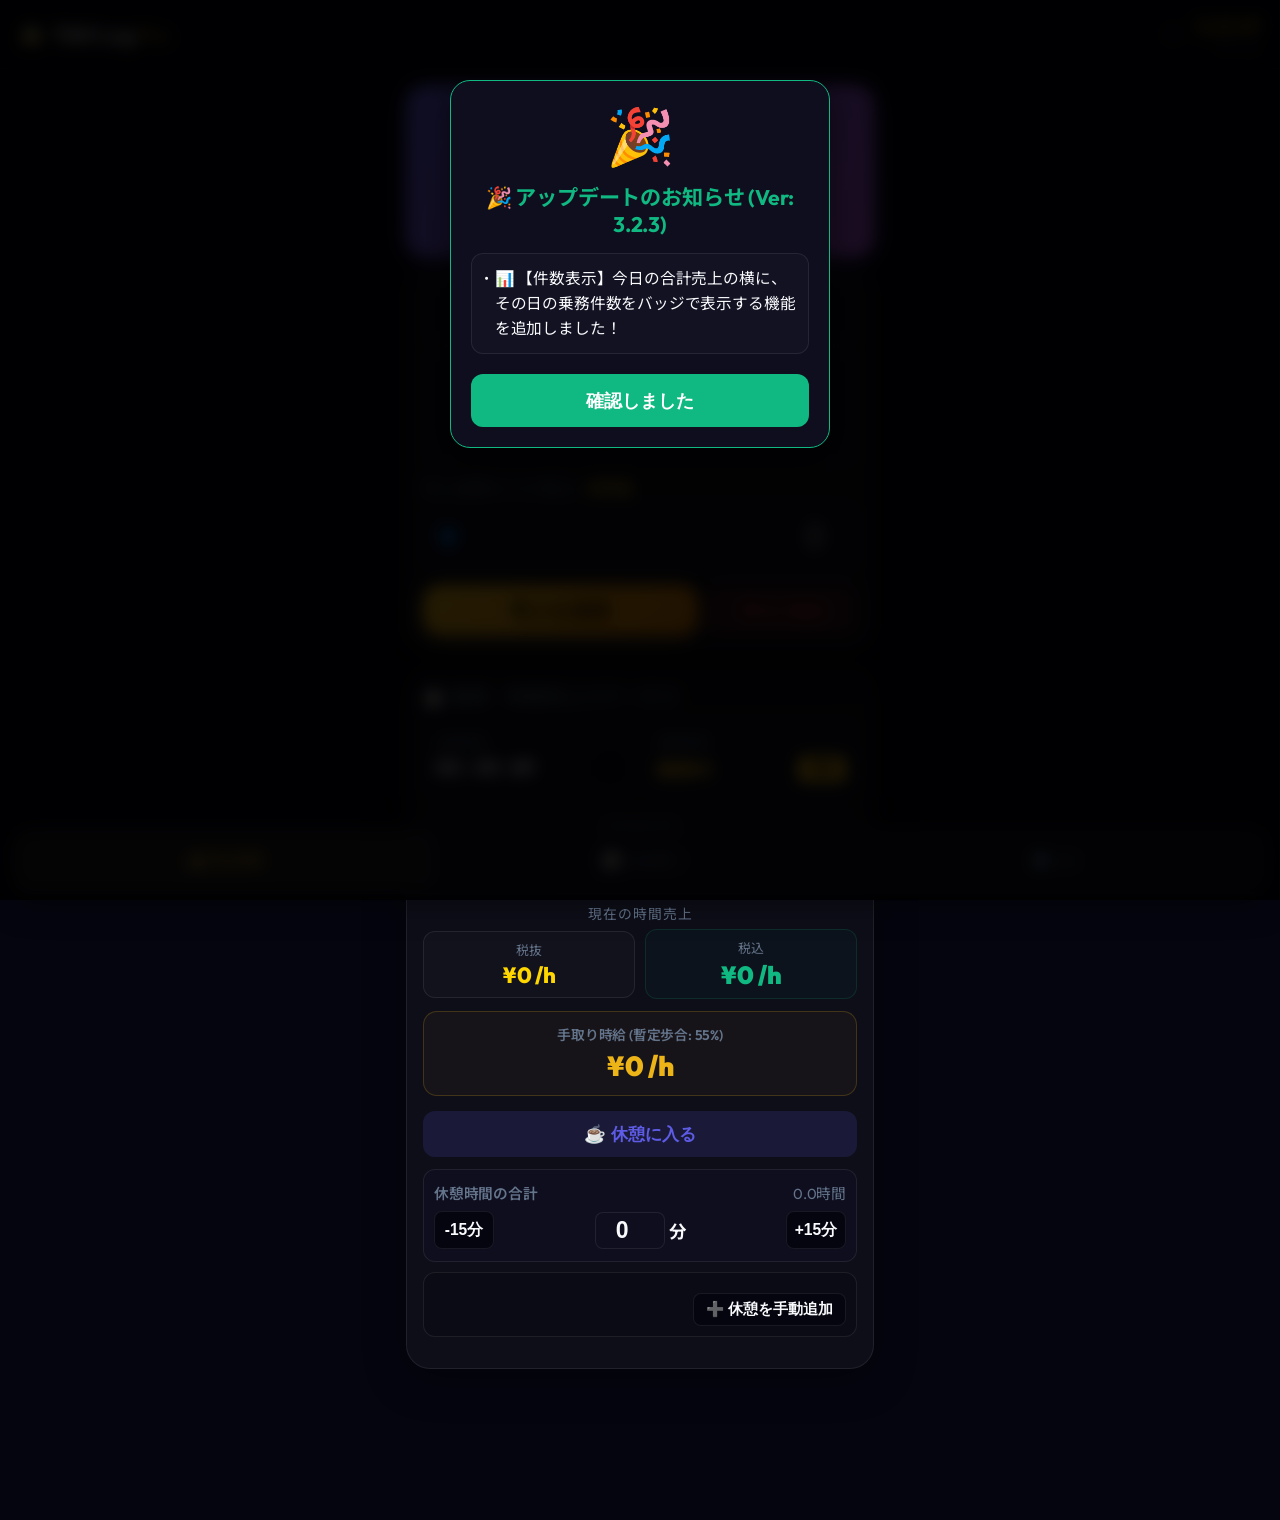
==== index.html @ de38f0fc "本番リリース Ver 3.2.3: 今日の合計売上に件数バッジ追加" ====
<!DOCTYPE html>
<html lang="ja">
<head>
    <meta charset="UTF-8">
    <meta name="viewport" content="width=device-width, initial-scale=1.0, maximum-scale=1.0, user-scalable=no">
    <title>TAXI Log Pro</title>
    <link rel="stylesheet" href="style.css?v=3.2.3">
    <link rel="apple-touch-icon" href="icon.png">
    <link rel="icon" type="image/png" href="icon.png">
    <link rel="preconnect" href="https://fonts.googleapis.com">
    <link rel="preconnect" href="https://fonts.gstatic.com" crossorigin>
    <link href="https://fonts.googleapis.com/css2?family=Outfit:wght@300;400;600&family=Noto+Sans+JP:wght@400;700&display=swap" rel="stylesheet">
</head>
<body class="dark-theme">
    <div id="celebration-overlay">
        <div id="celebration-text">TARGET<br>ACHIEVED!</div>
    </div>
    <header class="main-header">
        <div class="logo">
            <span class="logo-icon">🚖</span>
            <h1>TAXI Log <span>Pro</span></h1>
        </div>
        <div class="header-right" style="display: flex; align-items: center; gap: 10px; justify-content: flex-end;">
            <button onclick="location.reload()" style="background: none; border: none; color: var(--text-muted); padding: 6px; display: inline-flex; align-items: center; justify-content: center; opacity: 0.5; transition: opacity 0.2s, transform 0.2s; cursor: pointer; -webkit-tap-highlight-color: transparent;" onmouseover="this.style.opacity=1" onmouseout="this.style.opacity=0.5" onmousedown="this.style.transform='scale(0.85)'" onmouseup="this.style.transform='scale(1)'" title="再読み込み">
                <svg width="14" height="14" viewBox="0 0 24 24" fill="none" stroke="currentColor" stroke-width="3" stroke-linecap="round" stroke-linejoin="round" style="display: block;"><path d="M21.5 2v6h-6M21.34 15.57a10 10 0 1 1-.57-8.38l5.67-5.67"/></svg>
            </button>
            <div style="text-align: right;">
                <div id="live-clock" class="live-clock">--:--:--</div>
                <div class="app-version">Ver: 3.2.3</div>
            </div>
        </div>
    </header>

    <main class="container">


        <!-- 新設：詳細履歴ビュー -->
        <div id="view-history" class="view-content" style="padding: 10px; box-sizing: border-box;">
            <!-- 選択された日の詳細 (カレンダーより上に表示) -->
            <div id="selected-day-details-box" style="margin-bottom: 15px;"></div>

            <!-- カレンダー表示 -->
            <section class="card" style="margin-bottom: 15px;">
                <div class="flex-between" style="margin-bottom: 15px; align-items: center;">
                    <h2 style="margin: 0; font-size: 1.1rem;">📅 売上カレンダー</h2>
                    <div class="select-group" style="display: flex; gap: 8px;">
                        <select id="hist-year" onchange="refreshCalc()" style="padding: 6px 10px; border-radius: 8px; background: var(--bg-surface); color: var(--text-main); border: 1px solid var(--border); font-weight: bold;"></select>
                        <select id="hist-month" onchange="refreshCalc()" style="padding: 6px 10px; border-radius: 8px; background: var(--bg-surface); color: var(--text-main); border: 1px solid var(--border); font-weight: bold;"></select>
                    </div>
                </div>
                <div class="cal-grid" id="cal-container"></div>
            </section>

            <!-- 集計カード -->
            <section class="card black-card" style="background: var(--dark-card); text-align: center; margin-bottom: 15px;">
                <div id="hist-label" style="font-size: 1.1rem; font-weight: bold; margin-bottom: 15px;">集計</div>
                <div style="font-size:0.9rem; opacity:0.8; margin-bottom: 5px;">期間総売上</div>
                <div style="display: flex; gap: 20px; align-items: baseline; justify-content: center; flex-wrap: wrap; margin-bottom: 5px;">
                    <div style="color: #FFD700; font-size: 1.8rem; font-weight: 900;">
                        <small style="font-size:0.8rem; color:#aaa; font-weight:normal; margin-right:2px;">税抜</small><span id="hist-total-sales">0</span><small style="font-size:1rem; color:#FFD700;">円</small>
                    </div>
                    <div style="color: var(--success); font-size: 1.8rem; font-weight: 900;">
                        <small style="font-size:0.8rem; color:#aaa; font-weight:normal; margin-right:2px;">税込</small><span id="hist-total-sales-gross">0</span><small style="font-size:1rem; color:var(--success);">円</small>
                    </div>
                </div>
                <div style="font-size: 0.85rem; color: var(--text-muted); font-weight: bold; margin-bottom: 10px;">( 1日平均(税抜): <span id="hist-avg-sales">0</span>円 / 目標: <span id="hist-target-avg">0</span>円 )</div>
                <div id="hist-target-diff" style="font-size: 0.95rem; font-weight: 800; margin-bottom: 15px; display: inline-block; padding: 4px 12px; border-radius: 10px;"></div>
                <div style="border-top: 1px solid rgba(255,255,255,0.1); padding-top: 15px;">
                    <div class="badge" id="hist-rate" style="background: rgba(128,128,128,0.2); color: var(--text-main); padding: 4px 12px; border-radius: 12px; font-size: 0.85rem; font-weight: bold; display: inline-block; margin-bottom: 10px;">暫定歩合: 55%</div>
                    <div style="font-size:0.85rem; opacity:0.8; margin-bottom: 5px;">推定歩合給</div>
                    <div class="total-val" id="hist-total-income" style="font-size: 2.4rem; font-weight: 900; color: #FFD700;">0円</div>
                </div>
            </section>

            <!-- アコーディオン式詳細履歴 -->
            <section class="history-section">
                <div class="card-header" style="margin-bottom: 12px;">
                    <h2 style="font-size: 1.1rem;">📝 日別売上詳細</h2>
                </div>
                <div id="history-groups"></div>
            </section>
        </div>

        <!-- 2. 売上計算ビュー (「タク計」機能) -->
        <div id="view-calc" class="view-content active">
            <!-- 今日の残りノルマヒーロー -->
            <div class="target-hero">
                <div style="font-size: 0.9rem; opacity: 0.8;">今日の残りノルマ</div>
                <div class="val" style="color: #FFD700;"><span id="disp-norm">0</span> <small style="font-size: 1.3rem; color: #aaa; font-weight: normal; margin-left: 2px;">円 (税抜)</small></div>
                <div style="font-size: 1.3rem; opacity: 0.9; margin-bottom: 8px; color: var(--success); font-weight: 800;"><span id="disp-norm-gross">0</span> <small style="font-size: 0.85rem; color: #aaa; font-weight: normal; margin-left: 2px;">円 (税込)</small></div>
                <div id="disp-progress" style="font-size: 0.8rem; opacity: 0.8;">---</div>
            </div>

            <!-- 売上追加カード (手動入力用) -->
            <section class="card" style="padding: 16px; margin-bottom: 15px;">
                <div id="btn-open-date-picker" onclick="openDatePickerModal()" style="border: 1px solid var(--border); border-radius: 14px; padding: 12px; font-size: 1.1rem; color: var(--ios-blue); font-weight: bold; width: 100%; margin-bottom:10px; background: var(--bg-surface); cursor: pointer; text-align: center; box-sizing: border-box; display: flex; justify-content: center; align-items: center; gap: 8px; -webkit-tap-highlight-color: transparent;">
                    <span>📅</span> <span id="disp-work-date-text">----年--月--日</span>
                </div>
                <input type="hidden" id="work-date" value="">
                <div class="today-sum-box" style="background: var(--bg-surface); border: 1px solid var(--border); color: var(--text-main); padding: 12px 10px; border-radius: 14px; display: inline-block; margin-bottom: 12px; width: 100%; box-sizing: border-box;">
                    <div id="disp-today-sum"></div>
                </div>
                
                <div class="input-group">
                    <label style="font-size: 0.85rem; margin-bottom: 4px; display: block; color: var(--text-muted);">売上金額を入力 (税込)<span id="input-count-badge" style="color: var(--accent); font-weight: bold; margin-left: 6px;"></span></label>
                    <div class="currency-input-wrapper" style="position: relative; width: 100%; margin: 5px auto 0;">
                        <span class="currency-symbol" style="position: absolute; left: 15px; top: 50%; transform: translateY(-50%); font-size: 1.6rem; font-weight: 800; color: var(--ios-blue);">¥</span>
                        <input type="number" id="input-gross" pattern="\d*" placeholder="0" oninput="updateNormPreview()" class="huge-input" style="width: 100%; border: 2px solid var(--border); border-radius: 14px; padding: 10px 15px 10px 40px; font-size: 2rem; text-align: right; font-weight: 800; outline: none; background: var(--bg-surface); color: var(--text-main); box-sizing: border-box; -webkit-appearance: none;">
                    </div>
                </div>
                <div style="display: flex; gap: 10px; margin-top: 15px;">
                    <button onclick="saveCalcData(false)" class="main-action-btn pickup" style="flex: 2; height: 50px; font-size: 1.1rem; padding: 10px; margin: 0;">売上を追加</button>
                    <button onclick="saveCalcData(true)" style="flex: 1; height: 50px; font-size: 0.95rem; font-weight: bold; background: rgba(255, 69, 58, 0.15); border: 1.5px solid rgba(255, 69, 58, 0.3); color: #ff453a; border-radius: 14px; cursor: pointer; padding: 10px; -webkit-tap-highlight-color: transparent;">キャンセル</button>
                </div>
            </section>

            <!-- ⏱️ 乗務・時間売上ステータス -->
            <section class="card" style="padding: 16px; margin-bottom: 15px;">
                <h2 style="font-size: 0.9rem; color: var(--text-muted); text-transform: uppercase; letter-spacing: 2px; margin-bottom: 12px;">⏱️ 乗務・時間売上ステータス</h2>
                
                <!-- 出勤時刻 & 退勤時刻の入力とアクション -->
                <div style="display: flex; gap: 10px; margin-bottom: 12px; align-items: center;">
                    <div style="flex: 1; background: var(--bg-surface); padding: 10px; border-radius: 12px; border: 1px solid var(--border);">
                        <span style="font-size: 0.75rem; color: var(--text-muted); display: block; margin-bottom: 4px;">出勤時刻</span>
                        <input type="time" id="work-start-time" value="08:00" onchange="changeWorkStartTime()" style="width: 100%; border: none; background: none; color: var(--text-main); font-size: 1.15rem; font-weight: bold; outline: none; padding: 0;">
                    </div>
                    <div style="flex: 1; background: var(--bg-surface); padding: 10px; border-radius: 12px; border: 1px solid var(--border); position: relative;">
                        <span style="font-size: 0.75rem; color: var(--text-muted); display: block; margin-bottom: 4px;">退勤時刻</span>
                        <div style="display: flex; align-items: center; justify-content: space-between; width: 100%;">
                            <input type="time" id="work-end-time" onchange="changeWorkEndTime()" style="width: 100%; border: none; background: none; color: var(--text-main); font-size: 1.15rem; font-weight: bold; outline: none; padding: 0; display: none;">
                            <span id="disp-end-time-status" style="font-size: 1.05rem; font-weight: bold; color: var(--accent);">乗務中</span>
                            <button id="btn-action-end-time" onclick="toggleWorkEnd()" style="background: var(--accent); color: #000; border: none; padding: 4px 10px; border-radius: 6px; font-size: 0.75rem; font-weight: bold; cursor: pointer; transition: background 0.1s; -webkit-tap-highlight-color: transparent;">退勤</button>
                        </div>
                    </div>
                </div>

                <!-- 実稼働時間表示・入力 -->
                <div style="background: rgba(255,255,255,0.02); border: 1px solid var(--border); padding: 10px; border-radius: 12px; text-align: center; margin-bottom: 12px;">
                    <span style="font-size: 0.75rem; color: var(--text-muted); display: block; margin-bottom: 4px; text-transform: uppercase; letter-spacing: 1px;">実稼働時間</span>
                    <div style="display: flex; align-items: center; justify-content: center; gap: 8px;">
                        <input type="number" id="input-work-hours" step="0.1" min="0" onchange="changeWorkHours()" style="background: var(--bg-surface); border: 1px solid var(--border); color: var(--text-main); font-size: 1.25rem; font-weight: 800; font-family: 'Outfit', sans-serif; text-align: center; width: 90px; border-radius: 8px; padding: 4px 0; -webkit-appearance: none;">
                        <span style="font-size: 1rem; color: var(--text-main); font-weight: 600;">時間</span>
                        <button id="btn-reset-work-hours" onclick="resetWorkHours()" style="display: none; background: rgba(255, 69, 58, 0.15); border: 1px solid rgba(255, 69, 58, 0.3); color: #ff453a; padding: 4px 8px; border-radius: 6px; font-size: 0.7rem; font-weight: bold; cursor: pointer; -webkit-tap-highlight-color: transparent;">自動に戻す</button>
                    </div>
                </div>

                <!-- 時間売上 (税込・税抜の横並び) -->
                <div style="margin-bottom: 12px;">
                    <span style="font-size: 0.75rem; color: var(--text-muted); display: block; margin-bottom: 6px; text-transform: uppercase; letter-spacing: 1px; text-align: center;">現在の時間売上</span>
                    <div style="display: flex; gap: 10px; align-items: center;">
                        <div style="flex: 1; background: rgba(255,255,255,0.02); border: 1px solid var(--border); padding: 8px; border-radius: 12px; text-align: center;">
                            <span style="font-size: 0.7rem; color: var(--text-muted); display: block; margin-bottom: 2px;">税抜</span>
                            <span id="disp-hourly-net" style="font-size: 1.2rem; font-weight: 800; color: #FFD700; font-family: 'Outfit', sans-serif;">¥0 /h</span>
                        </div>
                        <div style="flex: 1; background: rgba(16,185,129,0.03); border: 1px solid rgba(16,185,129,0.15); padding: 8px; border-radius: 12px; text-align: center;">
                            <span style="font-size: 0.7rem; color: var(--text-muted); display: block; margin-bottom: 2px;">税込</span>
                            <span id="disp-hourly-gross" style="font-size: 1.35rem; font-weight: 900; color: var(--success); font-family: 'Outfit', sans-serif;">¥0 /h</span>
                        </div>
                    </div>
                </div>

                <!-- 手取り時給 (歩合考慮) -->
                <div id="disp-hourly-income-box" style="background: rgba(237, 180, 24, 0.04); border: 1px solid rgba(237, 180, 24, 0.2); padding: 12px; border-radius: 14px; text-align: center; box-sizing: border-box; margin-bottom: 15px;">
                    <span id="disp-hourly-income-label" style="font-size: 0.75rem; color: var(--text-muted); display: block; margin-bottom: 4px; font-weight: 600;">手取り時給 (暫定歩合: 0%)</span>
                    <span id="disp-hourly-income" style="font-size: 1.5rem; font-weight: 900; color: var(--accent); font-family: 'Outfit', sans-serif;">¥0 /h</span>
                </div>

                <!-- 休憩開始ボタン -->
                <div style="margin-bottom: 12px;">
                    <button id="btn-toggle-break" onclick="toggleBreak()" style="width: 100%; height: 46px; border-radius: 12px; border: none; font-weight: bold; font-size: 0.95rem; cursor: pointer; transition: all 0.2s; display: flex; align-items: center; justify-content: center; gap: 6px; background: rgba(94, 92, 230, 0.15); color: #5e5ce6;">
                        <span>☕ 休憩に入る</span>
                    </button>
                </div>

                <!-- 休憩時間調整 -->
                <div style="background: var(--bg-surface); padding: 12px 10px; border-radius: 12px; border: 1px solid var(--border); margin-bottom: 15px;">
                    <div style="display: flex; justify-content: space-between; align-items: center; margin-bottom: 8px;">
                        <span style="font-size: 0.8rem; color: var(--text-muted); font-weight: 600;">休憩時間の合計</span>
                        <span id="disp-break-hours" style="font-size: 0.8rem; color: var(--text-muted);">0.0時間</span>
                    </div>
                    <div style="display: flex; align-items: center; justify-content: space-between; gap: 8px;">
                        <button onclick="adjustBreakTime(-15)" style="background: var(--bg-main); color: var(--text-main); border: 1px solid var(--border); width: 60px; height: 38px; border-radius: 8px; font-weight: bold; font-size: 0.85rem; cursor: pointer;">-15分</button>
                        <div style="display: flex; align-items: center; justify-content: center; gap: 4px; flex: 1;">
                            <input type="number" id="input-break-minutes" value="180" onchange="changeBreakMinutes()" style="width: 70px; text-align: center; border: 1px solid var(--border); background: var(--bg-surface); color: var(--text-main); font-size: 1.25rem; font-weight: bold; padding: 4px; border-radius: 8px; outline: none; -webkit-appearance: none;">
                            <span style="font-size: 0.95rem; font-weight: bold;">分</span>
                        </div>
                        <button onclick="adjustBreakTime(15)" style="background: var(--bg-main); color: var(--text-main); border: 1px solid var(--border); width: 60px; height: 38px; border-radius: 8px; font-weight: bold; font-size: 0.85rem; cursor: pointer;">+15分</button>
                    </div>
                </div>

                <!-- 休憩履歴リスト -->
                <div id="break-history-list" style="margin-top: -5px; margin-bottom: 15px; font-size: 0.82rem; color: var(--text-muted); background: rgba(0,0,0,0.15); padding: 10px; border-radius: 12px; border: 1px solid var(--border); display: none; box-sizing: border-box;"></div>
            </section>


        </div>

        <!-- 4. 設定ビュー -->
        <div id="view-settings" class="view-content">
            <!-- 📖 使い方ガイドボタン -->
            <section class="card" style="padding: 15px; margin-bottom: 15px; background: rgba(94, 92, 230, 0.08); border: 1px solid rgba(94, 92, 230, 0.3); border-radius: 18px;">
                <div style="display: flex; justify-content: space-between; align-items: center; gap: 10px;">
                    <div>
                        <div style="font-size: 0.95rem; font-weight: bold; color: var(--text-main);">📖 アプリの使い方ガイド</div>
                        <div style="font-size: 0.75rem; color: var(--text-muted); margin-top: 2px;">初期設定や日々の売上・休憩の入力方法を確認できます</div>
                    </div>
                    <button onclick="openHelpModal()" class="btn-primary" style="padding: 8px 16px; font-size: 0.85rem; border-radius: 10px; background: #0a84ff; font-weight: bold; border: none; color: #fff; cursor: pointer; white-space: nowrap; transition: transform 0.1s; -webkit-appearance: none;">開く</button>
                </div>
            </section>

            <!-- 📢 アップデート情報 -->
            <section id="update-info-card" class="card" style="padding: 15px; margin-bottom: 15px; background: rgba(16, 185, 129, 0.05); border: 1px solid rgba(16, 185, 129, 0.25); border-radius: 18px;">
                <h3 style="margin: 0 0 10px 0; font-size: 0.95rem; color: var(--success); display: flex; align-items: center; gap: 6px; font-weight: 800;">📢 アップデート情報</h3>
                <div id="update-info-list" style="font-size: 0.8rem; line-height: 1.6; color: var(--text-muted); display: flex; flex-direction: column; gap: 6px;"></div>
            </section>

            <!-- 📊 曜日別営業分析 -->
            <section id="analytics-card" class="card" style="padding: 15px; margin-bottom: 15px; background: rgba(94, 92, 230, 0.05); border: 1px solid rgba(94, 92, 230, 0.25); border-radius: 18px;">
                <div style="display: flex; justify-content: space-between; align-items: center; margin-bottom: 12px; flex-wrap: wrap; gap: 8px;">
                    <h3 style="margin: 0; font-size: 0.95rem; color: #5e5ce6; display: flex; align-items: center; gap: 6px; font-weight: 800;">📊 曜日別営業分析</h3>
                    <select id="analytics-period" onchange="updateAnalytics()" style="padding: 6px 10px; border-radius: 8px; background: var(--bg-surface); color: var(--text-main); border: 1px solid var(--border); font-weight: bold; font-size: 0.8rem; outline: none; -webkit-tap-highlight-color: transparent;"></select>
                </div>
                <div id="analytics-content" style="font-size: 0.8rem; color: var(--text-muted);">
                    <div style="text-align: center; padding: 10px 0;">分析データを読み込み中...</div>
                </div>
            </section>

            <section class="card settings-card">
                <div class="card-header">
                    <h2>⚙️ 目標設定</h2>
                </div>
                <div class="settings-list">
                    <div class="setting-item-row" style="display:flex; justify-content:space-between; align-items:center; padding:12px 0; border-bottom:1px solid var(--border);">
                        <span style="font-weight: bold; font-size: 0.95rem;">設定対象の年月</span>
                        <div style="display: flex; gap: 8px;">
                            <select id="set-year" onchange="loadMonthlySettings()" style="padding: 8px; border-radius: 8px; background: var(--bg-surface); color: var(--text-main); border: 1px solid var(--border); font-weight: bold;"></select>
                            <select id="set-month" onchange="loadMonthlySettings()" style="padding: 8px; border-radius: 8px; background: var(--bg-surface); color: var(--text-main); border: 1px solid var(--border); font-weight: bold;"></select>
                        </div>
                    </div>
                    <!-- 出勤予定日カレンダー -->
                    <div class="setting-item-col" style="padding:12px 0; border-bottom:1px solid var(--border);">
                        <span style="font-weight: bold; font-size: 0.95rem; display: block; margin-bottom: 8px;">出勤予定日の選択 (カレンダーから選択)</span>
                        <div id="settings-workdates-calendar" style="display: grid; grid-template-columns: repeat(7, 1fr); gap: 6px; background: rgba(0,0,0,0.15); padding: 10px; border-radius: 12px; margin-bottom: 8px;"></div>
                        <div style="font-size: 0.8rem; color: var(--text-muted); display: flex; justify-content: space-between;">
                            <span>※タップしてON/OFF（黄＝出勤日）</span>
                            <span>選択中: <strong id="disp-settings-workdates-count" style="color:var(--accent);">0</strong> 日</span>
                        </div>
                    </div>
                    <!-- ⚡ 平日以外 一括目標設定 -->
                    <div style="background: rgba(255, 215, 0, 0.03); padding: 12px; border-radius: 14px; margin: 10px 0; border: 1px solid rgba(237, 180, 24, 0.25);">
                        <span style="font-weight: 800; font-size: 0.85rem; display: block; margin-bottom: 8px; color: var(--accent);">⚡ 平日以外を一括コピー (簡単入力)</span>
                        <div style="display: flex; gap: 8px; align-items: center; justify-content: space-between;">
                            <span style="font-size: 0.8rem; color: var(--text-muted); font-weight: bold;">金・土・日・祝・祝前 一括</span>
                            <input type="number" id="quick-other" placeholder="60000" style="width:110px; text-align:right; border:1px solid var(--border); font-size:0.95rem; font-weight:bold; padding:6px 10px; border-radius:8px; background:var(--bg-surface); color:white; outline:none;" oninput="applyQuickGoal('other')">
                        </div>
                    </div>

                    <div class="setting-item-row" style="display:flex; justify-content:space-between; align-items:center; padding:12px 0; border-bottom:1px solid var(--border);">
                        <span style="font-weight: bold; font-size: 0.95rem;">平日目標 (月〜木・税抜)</span>
                        <input type="number" id="set-weekday-goal" oninput="saveCalcSettings()" style="width:140px; text-align:right; border:1px solid var(--border); font-size:1.1rem; font-weight:bold; color:white; background:#1c1c1e; outline:none; padding:8px 12px; border-radius:10px;">
                    </div>
                    <div class="setting-item-row" style="display:flex; justify-content:space-between; align-items:center; padding:12px 0; border-bottom:1px solid var(--border);">
                        <span style="font-weight: bold; font-size: 0.95rem;">金曜目標 (税抜)</span>
                        <input type="number" id="set-fri-goal" oninput="saveCalcSettings()" style="width:140px; text-align:right; border:1px solid var(--border); font-size:1.1rem; font-weight:bold; color:white; background:#1c1c1e; outline:none; padding:8px 12px; border-radius:10px;">
                    </div>
                    <div class="setting-item-row" style="display:flex; justify-content:space-between; align-items:center; padding:12px 0; border-bottom:1px solid var(--border);">
                        <span style="font-weight: bold; font-size: 0.95rem;">土曜目標 (税抜)</span>
                        <input type="number" id="set-sat-goal" oninput="saveCalcSettings()" style="width:140px; text-align:right; border:1px solid var(--border); font-size:1.1rem; font-weight:bold; color:white; background:#1c1c1e; outline:none; padding:8px 12px; border-radius:10px;">
                    </div>
                    <div class="setting-item-row" style="display:flex; justify-content:space-between; align-items:center; padding:12px 0; border-bottom:1px solid var(--border);">
                        <span style="font-weight: bold; font-size: 0.95rem;">日曜目標 (税抜)</span>
                        <input type="number" id="set-sun-goal" oninput="saveCalcSettings()" style="width:140px; text-align:right; border:1px solid var(--border); font-size:1.1rem; font-weight:bold; color:white; background:#1c1c1e; outline:none; padding:8px 12px; border-radius:10px;">
                    </div>
                    <div class="setting-item-row" style="display:flex; justify-content:space-between; align-items:center; padding:12px 0; border-bottom:1px solid var(--border);">
                        <span style="font-weight: bold; font-size: 0.95rem;">祝日目標 (税抜)</span>
                        <input type="number" id="set-holiday-goal" oninput="saveCalcSettings()" style="width:140px; text-align:right; border:1px solid var(--border); font-size:1.1rem; font-weight:bold; color:white; background:#1c1c1e; outline:none; padding:8px 12px; border-radius:10px;">
                    </div>
                    <div class="setting-item-row" style="display:flex; justify-content:space-between; align-items:center; padding:12px 0; border-bottom:1px solid var(--border);">
                        <span style="font-weight: bold; font-size: 0.95rem;">祝前日目標 (税抜)</span>
                        <input type="number" id="set-eve-goal" oninput="saveCalcSettings()" style="width:140px; text-align:right; border:1px solid var(--border); font-size:1.1rem; font-weight:bold; color:white; background:#1c1c1e; outline:none; padding:8px 12px; border-radius:10px;">
                    </div>
                    <div class="setting-item-row" style="display:flex; justify-content:space-between; align-items:center; padding:12px 0; border-bottom:1px solid var(--border); background: rgba(255, 215, 0, 0.02);">
                        <span style="font-weight: bold; font-size: 0.95rem; color: var(--accent);">目標売上 (税抜・自動計算)</span>
                        <input type="number" id="set-goal" oninput="saveCalcSettings()" style="width:140px; text-align:right; border:1px solid var(--border); font-size:1.1rem; font-weight:bold; color:var(--accent); background:#1c1c1e; outline:none; padding:8px 12px; border-radius:10px;" readonly>
                    </div>
                    <div class="setting-item-row" style="display:flex; justify-content:space-between; align-items:center; padding:12px 0; border-bottom:1px solid var(--border);">
                        <span style="font-weight: bold; font-size: 0.95rem;">全出勤日数</span>
                        <input type="number" id="set-days" oninput="saveCalcSettings()" style="width:140px; text-align:right; border:1px solid var(--border); font-size:1.1rem; font-weight:bold; color:white; background:#1c1c1e; outline:none; padding:8px 12px; border-radius:10px;" readonly>
                    </div>
                    <div class="setting-item-row" style="display:flex; justify-content:space-between; align-items:center; padding:12px 0; border-bottom:1px solid var(--border);">
                        <span style="font-weight: bold; font-size: 0.95rem;">ベース出勤時刻</span>
                        <input type="time" id="set-base-start-time" onchange="saveCalcSettings()" style="width:140px; text-align:right; border:1px solid var(--border); font-size:1.1rem; font-weight:bold; color:white; background:#1c1c1e; outline:none; padding:8px 12px; border-radius:10px;">
                    </div>
                    <div class="setting-item-row" style="display:flex; justify-content:space-between; align-items:center; padding:12px 0; border-bottom:1px solid var(--border);">
                        <div>
                            <div style="font-weight: bold; font-size: 0.95rem;">日付切替時刻 (締め時間)</div>
                            <div style="font-size: 0.75rem; color: var(--text-muted);">この時間より前は前日として自動判定</div>
                        </div>
                        <input type="time" id="set-cutoff-time" onchange="saveCalcSettings()" style="width:130px; text-align:right; border:1px solid var(--border); font-size:1.1rem; font-weight:bold; color:white; background:#1c1c1e; outline:none; padding:8px 12px; border-radius:10px;">
                    </div>
                    <div class="setting-item-row" style="display:flex; justify-content:space-between; align-items:center; padding:12px 0;">
                        <span style="font-weight: bold; font-size: 0.95rem;">標準乗務時間 (終業)</span>
                        <div style="display: flex; align-items: center; gap: 4px;">
                            <input type="number" id="set-standard-work-hours" oninput="saveCalcSettings()" style="width:60px; text-align:center; border:1px solid var(--border); font-size:1.1rem; font-weight:bold; color:white; background:#1c1c1e; outline:none; padding:8px; border-radius:10px;">
                            <span style="font-size:0.85rem; font-weight:bold; color:var(--text-muted); margin-right:4px;">時間</span>
                            <input type="number" id="set-standard-work-minutes" oninput="saveCalcSettings()" style="width:60px; text-align:center; border:1px solid var(--border); font-size:1.1rem; font-weight:bold; color:white; background:#1c1c1e; outline:none; padding:8px; border-radius:10px;">
                            <span style="font-size:0.85rem; font-weight:bold; color:var(--text-muted);">分</span>
                        </div>
                    </div>
                </div>
            </section>

            <section class="card" style="padding: 15px;">
                <div style="display: flex; justify-content: space-between; align-items: center; padding: 12px 0; border-bottom: 1px solid var(--border);">
                    <div>
                        <div style="font-size: 0.95rem; font-weight: bold;">ダークモード</div>
                        <div style="font-size: 0.75rem; color: var(--text-muted);">UIテーマの切り替え</div>
                    </div>
                    <label class="switch">
                        <input type="checkbox" id="setting-darkmode" checked>
                        <span class="slider"></span>
                    </label>
                </div>
            </section>

            <!-- 💾 データ管理 & バックアップ -->
            <section class="card" style="padding: 15px; margin-bottom: 20px;">
                <h2 style="font-size: 0.9rem; margin-bottom: 10px; border-bottom: 1px solid var(--border); padding-bottom: 6px; text-transform: uppercase; letter-spacing: 1px;">💾 データ管理 & バックアップ</h2>
                <p style="font-size: 0.75rem; color: var(--text-muted); margin-bottom: 12px;">売上計算データのバックアップと引き継ぎを行います。</p>
                
                <div style="display: flex; flex-direction: column; gap: 10px;">
                    <div style="display: grid; grid-template-columns: 1fr 1fr; gap: 10px;">
                        <button onclick="copyBackup()" class="btn-secondary" style="padding: 12px; font-size: 0.85rem; border-radius: 10px; font-weight: bold; background: #1c1c1e; color: #FFD700; border: 1px solid var(--border); cursor: pointer;">📋 データをバックアップ</button>
                        <button onclick="restoreBackup()" class="btn-secondary" style="padding: 12px; font-size: 0.85rem; border-radius: 10px; font-weight: bold; background: #1c1c1e; color: var(--success); border: 1px solid var(--border); cursor: pointer;">📥 データを復元</button>
                    </div>
                    <button onclick="exportCSV()" class="btn-secondary" style="padding: 12px; font-size: 0.85rem; border-radius: 10px; font-weight: bold; background: #1c1c1e; color: #60a5fa; border: 1px solid var(--border); cursor: pointer; width: 100%;">📊 Excel用CSV書き出し</button>
                    <button onclick="clearData()" class="btn-secondary" style="padding: 12px; font-size: 0.85rem; border-radius: 10px; font-weight: bold; background: #1c1c1e; color: var(--danger); border: 1px solid var(--border); cursor: pointer; width: 100%;">🗑 全データ・履歴の消去</button>
                </div>
                
                <p class="version" style="text-align: center; font-size: 0.75rem; color: #8e8e93; margin-top: 15px;">TAXI Log Pro v3.1.0</p>
            </section>
        </div>
    </main>



    <!-- 📖 使い方ガイド用モーダル -->
    <div id="help-modal" class="modal-overlay" style="display: none; align-items: flex-start; padding-top: 40px; overflow-y: auto; z-index: 10000; position: fixed; top: 0; left: 0; width: 100%; height: 100%; background: rgba(0,0,0,0.85); justify-content: center;">
        <!-- 常に画面右上に固定表示される閉じるボタン -->
        <button onclick="closeHelpModal()" style="position: fixed; top: 16px; right: 16px; z-index: 10001; background: var(--accent); border: none; color: #000; width: 48px; height: 48px; border-radius: 50%; font-size: 1.4rem; font-weight: bold; cursor: pointer; display: flex; align-items: center; justify-content: center; box-shadow: 0 4px 12px rgba(0,0,0,0.4); -webkit-tap-highlight-color: transparent;">✕</button>
        <div class="modal-content card" style="background: var(--bg-surface); border: 1.5px solid var(--accent); max-width: 420px; width: 92%; margin: 20px auto; padding: 20px; border-radius: 20px; max-height: 80vh; overflow-y: auto; box-sizing: border-box; position: relative; box-shadow: 0 10px 30px rgba(0,0,0,0.5);">
            
            <h2 style="margin: 0 0 15px 0; color: var(--accent); font-size: 1.25rem; text-align: center; border-bottom: 1px solid var(--border); padding-bottom: 10px; font-weight: 800; display: flex; align-items: center; justify-content: center; gap: 6px;">📖 TAXI Log Pro 使い方ガイド</h2>
            
            <div style="font-size: 0.85rem; line-height: 1.6; color: var(--text-main); display: flex; flex-direction: column; gap: 20px;">
                <!-- 1 -->
                <div style="background: rgba(255,255,255,0.02); padding: 12px; border-radius: 12px; border: 1px solid var(--border);">
                    <h3 style="margin: 0 0 6px 0; font-size: 0.95rem; color: var(--accent); display: flex; align-items: center; gap: 6px;">📱 1. スマホのホーム画面に追加</h3>
                    <p style="margin: 0; color: var(--text-muted);">アプリのようにワンタップで起動できるようにしましょう！</p>
                    <ul style="margin: 6px 0 0 16px; padding: 0; color: var(--text-muted);">
                        <li><strong>iPhone (Safari)</strong>: 下の「共有ボタン(□に↑)」➡「ホーム画面に追加」をタップ。※追加する際に「Webアプリとして開く」というチェック項目がある場合は、チェックが入っていることを確認してください。</li>
                        <li><strong>Android (Chrome)</strong>: 右上のメニュー「︙」➡「ホーム画面に追加」または「アプリをインストール」をタップ。</li>
                    </ul>
                </div>
                
                <!-- 2 -->
                <div style="background: rgba(255,255,255,0.02); padding: 12px; border-radius: 12px; border: 1px solid var(--border);">
                    <h3 style="margin: 0 0 6px 0; font-size: 0.95rem; color: var(--accent); display: flex; align-items: center; gap: 6px;">📅 2. 月はじめの設定 (初期設定)</h3>
                    <p style="margin: 0; color: var(--text-muted);">毎月1回、以下の設定をするだけで今月の目標売上が自動セットされます。</p>
                    <ol style="margin: 6px 0 0 16px; padding: 0; color: var(--text-muted);">
                        <li>「⚙️ 設定」タブで<strong>設定対象年月</strong>を選択。</li>
                        <li><strong>出勤カレンダー</strong>で、今月の出勤シフトの日付をタップして<strong>黄色（出勤予定日）</strong>にします。</li>
                        <li>「<strong>平日標準目標</strong>」と「<strong>金土祝前目標</strong>」を入力。</li>
                        <li>自動的に月全体の「目標売上」と「出勤日数」が計算されて保存されます。</li>
                    </ol>
                </div>
                
                <!-- 3 -->
                <div style="background: rgba(255,255,255,0.02); padding: 12px; border-radius: 12px; border: 1px solid var(--border);">
                    <h3 style="margin: 0 0 6px 0; font-size: 0.95rem; color: var(--accent); display: flex; align-items: center; gap: 6px;">💰 3. 毎日の売上追加</h3>
                    <p style="margin: 0; color: var(--text-muted);">「💰 売上計算」タブでの毎日の操作です。</p>
                    <ul style="margin: 6px 0 0 16px; padding: 0; color: var(--text-muted);">
                        <li>降車時の税込売上（例: 4800, 12000など）をテンキーで入力して「<strong>売上を追加する</strong>」を押すだけ。</li>
                        <li>今日の目標（設定した平日目標または金土目標）に自動で連動し、「<strong>今日の残りノルマ</strong>」がリアルタイムに減っていきます。</li>
                    </ul>
                </div>
                
                <!-- 4 -->
                <div style="background: rgba(255,255,255,0.02); padding: 12px; border-radius: 12px; border: 1px solid var(--border);">
                    <h3 style="margin: 0 0 6px 0; font-size: 0.95rem; color: var(--accent); display: flex; align-items: center; gap: 6px;">☕ 4. 休憩時間の計測・編集</h3>
                    <p style="margin: 0; color: var(--text-muted);">乗務中の休憩もしっかり記録・管理できます。</p>
                    <ul style="margin: 6px 0 0 16px; padding: 0; color: var(--text-muted);">
                        <li>休憩に入るときに「<strong>休憩に入る</strong>」を押し、終わったら「<strong>休憩終了</strong>」を押すだけで自動で分数がカウントされます。</li>
                        <li>「何時〜何時まで休憩したか」の履歴は、履歴リストの「<strong>✏️（編集）</strong>」ボタンから後からいつでも開始・終了時刻を修正できます。</li>
                    </ul>
                </div>
                
                <!-- 5 -->
                <div style="background: rgba(255,255,255,0.02); padding: 12px; border-radius: 12px; border: 1px solid var(--border);">
                    <h3 style="margin: 0 0 6px 0; font-size: 0.95rem; color: var(--accent); display: flex; align-items: center; gap: 6px;">📊 5. 履歴と手取り給与の確認</h3>
                    <p style="margin: 0; color: var(--text-muted);">「📝 詳細履歴」タブで今月の全データが集計されます。</p>
                    <ul style="margin: 6px 0 0 16px; padding: 0; color: var(--text-muted);">
                        <li>カレンダーで日別の売上の有無を確認できます。</li>
                        <li>月間売上から会社の歩合給テーブルに沿った「<strong>推定の歩合給</strong>」を自動計算します。</li>
                        <li>さらに売上時給だけでなく、歩合率を考慮した「<strong>実際にもらえる手取り時給</strong>」も売上計算タブに大きく表示され、モチベーション維持に役立ちます。</li>
                    </ul>
                </div>
                
                <!-- 6 -->
                <div style="background: rgba(255,255,255,0.02); padding: 12px; border-radius: 12px; border: 1px solid var(--border);">
                    <h3 style="margin: 0 0 6px 0; font-size: 0.95rem; color: var(--accent); display: flex; align-items: center; gap: 6px;">💾 6. データのバックアップとExcel出力</h3>
                    <p style="margin: 0; color: var(--text-muted);">万が一のデータ保存や、表計算ソフトで編集したい場合に使用します。</p>
                    <ul style="margin: 6px 0 0 16px; padding: 0; color: var(--text-muted);">
                        <li><strong>データをバックアップ</strong>: タップすると暗号化された引き継ぎコードがコピーされます。メモ帳などに貼り付けて保存してください。</li>
                        <li><strong>データを復元</strong>: コピーしておいたコードを貼り付けるだけで、一瞬でこれまでのデータが元の状態に戻ります。</li>
                        <li><strong>Excel用CSV書き出し</strong>: これまでの全売上履歴を、ExcelやGoogleスプレッドシートで文字化けせず直接綺麗に開ける表データ（CSVファイル）としてスマホやPCへ保存します。</li>
                    </ul>
                </div>
            </div>
            
            <button onclick="closeHelpModal()" class="btn-primary" style="background: var(--accent); color: #000; border: none; padding: 14px; border-radius: 12px; font-weight: bold; cursor: pointer; font-size: 1rem; width: 100%; margin-top: 20px; transition: transform 0.1s; -webkit-appearance: none;">閉じる</button>
        </div>
    </div>

    <!-- ☕ 休憩時間追加・編集用モーダル -->
    <div id="break-modal" class="modal-overlay" style="display: none; align-items: flex-start; padding-top: 60px; overflow-y: auto; z-index: 10002; position: fixed; top: 0; left: 0; width: 100%; height: 100%; background: rgba(0,0,0,0.85); justify-content: center;">
        <div class="modal-content card" style="background: var(--bg-surface); border: 1.5px solid var(--accent); max-width: 380px; width: 90%; margin: 20px auto; padding: 20px; border-radius: 20px; box-shadow: 0 10px 30px rgba(0,0,0,0.5); position: relative; text-align: left;">
            <div style="font-size: 1.8rem; text-align: center; margin-bottom: 5px;">☕</div>
            <h3 id="break-modal-title" style="margin: 0 0 20px 0; color: var(--accent); font-size: 1.15rem; font-weight: bold; text-align: center;">休憩時間の追加</h3>
            <input type="hidden" id="break-edit-index" value="-1">

            <!-- 開始時刻設定 -->
            <div style="margin-bottom: 18px;">
                <label style="font-size: 0.85rem; color: var(--text-muted); font-weight: bold; display: block; margin-bottom: 6px;">開始時刻</label>
                <div style="display: flex; gap: 6px; align-items: center;">
                    <input type="time" id="break-start-time" step="300" style="flex: 1; border: 1px solid var(--border); border-radius: 10px; padding: 10px; font-size: 1.1rem; color: var(--text-main); background: #1c1c1e; outline: none; box-sizing: border-box; height: 44px; text-align: center;">
                    <button onclick="adjustBreakModalTime('start', -15)" style="background: var(--bg-main); border: 1px solid var(--border); color: var(--text-main); font-size: 0.8rem; font-weight: bold; width: 44px; height: 44px; border-radius: 10px; cursor: pointer; -webkit-tap-highlight-color: transparent;">-15</button>
                    <button onclick="adjustBreakModalTime('start', -5)" style="background: var(--bg-main); border: 1px solid var(--border); color: var(--text-main); font-size: 0.8rem; font-weight: bold; width: 44px; height: 44px; border-radius: 10px; cursor: pointer; -webkit-tap-highlight-color: transparent;">-5</button>
                    <button onclick="adjustBreakModalTime('start', 5)" style="background: var(--bg-main); border: 1px solid var(--border); color: var(--text-main); font-size: 0.8rem; font-weight: bold; width: 44px; height: 44px; border-radius: 10px; cursor: pointer; -webkit-tap-highlight-color: transparent;">+5</button>
                    <button onclick="adjustBreakModalTime('start', 15)" style="background: var(--bg-main); border: 1px solid var(--border); color: var(--text-main); font-size: 0.8rem; font-weight: bold; width: 44px; height: 44px; border-radius: 10px; cursor: pointer; -webkit-tap-highlight-color: transparent;">+15</button>
                </div>
            </div>

            <!-- 終了時刻設定 -->
            <div style="margin-bottom: 20px;">
                <label style="font-size: 0.85rem; color: var(--text-muted); font-weight: bold; display: block; margin-bottom: 6px;">終了時刻</label>
                <div style="display: flex; gap: 6px; align-items: center;">
                    <input type="time" id="break-end-time" step="300" style="flex: 1; border: 1px solid var(--border); border-radius: 10px; padding: 10px; font-size: 1.1rem; color: var(--text-main); background: #1c1c1e; outline: none; box-sizing: border-box; height: 44px; text-align: center;">
                    <button onclick="adjustBreakModalTime('end', -15)" style="background: var(--bg-main); border: 1px solid var(--border); color: var(--text-main); font-size: 0.8rem; font-weight: bold; width: 44px; height: 44px; border-radius: 10px; cursor: pointer; -webkit-tap-highlight-color: transparent;">-15</button>
                    <button onclick="adjustBreakModalTime('end', -5)" style="background: var(--bg-main); border: 1px solid var(--border); color: var(--text-main); font-size: 0.8rem; font-weight: bold; width: 44px; height: 44px; border-radius: 10px; cursor: pointer; -webkit-tap-highlight-color: transparent;">-5</button>
                    <button onclick="adjustBreakModalTime('end', 5)" style="background: var(--bg-main); border: 1px solid var(--border); color: var(--text-main); font-size: 0.8rem; font-weight: bold; width: 44px; height: 44px; border-radius: 10px; cursor: pointer; -webkit-tap-highlight-color: transparent;">+5</button>
                    <button onclick="adjustBreakModalTime('end', 15)" style="background: var(--bg-main); border: 1px solid var(--border); color: var(--text-main); font-size: 0.8rem; font-weight: bold; width: 44px; height: 44px; border-radius: 10px; cursor: pointer; -webkit-tap-highlight-color: transparent;">+15</button>
                </div>
            </div>

            <!-- クイック設定ボタン -->
            <div style="margin-bottom: 25px;">
                <label style="font-size: 0.85rem; color: var(--text-muted); font-weight: bold; display: block; margin-bottom: 8px;">開始時刻からワンタップで終了時間を決める</label>
                <div style="display: grid; grid-template-columns: repeat(4, 1fr); gap: 8px;">
                    <button onclick="setQuickBreakDuration(10)" style="background: rgba(255, 215, 0, 0.08); border: 1px solid rgba(255, 215, 0, 0.25); color: var(--accent); padding: 8px 0; border-radius: 10px; font-size: 0.85rem; font-weight: bold; cursor: pointer; -webkit-tap-highlight-color: transparent;">10分</button>
                    <button onclick="setQuickBreakDuration(15)" style="background: rgba(255, 215, 0, 0.08); border: 1px solid rgba(255, 215, 0, 0.25); color: var(--accent); padding: 8px 0; border-radius: 10px; font-size: 0.85rem; font-weight: bold; cursor: pointer; -webkit-tap-highlight-color: transparent;">15分</button>
                    <button onclick="setQuickBreakDuration(30)" style="background: rgba(255, 215, 0, 0.08); border: 1px solid rgba(255, 215, 0, 0.25); color: var(--accent); padding: 8px 0; border-radius: 10px; font-size: 0.85rem; font-weight: bold; cursor: pointer; -webkit-tap-highlight-color: transparent;">30分</button>
                    <button onclick="setQuickBreakDuration(60)" style="background: rgba(255, 215, 0, 0.08); border: 1px solid rgba(255, 215, 0, 0.25); color: var(--accent); padding: 8px 0; border-radius: 10px; font-size: 0.85rem; font-weight: bold; cursor: pointer; -webkit-tap-highlight-color: transparent;">60分</button>
                </div>
            </div>

            <!-- アクションボタン -->
            <div style="display: flex; gap: 10px;">
                <button onclick="closeBreakModal()" style="flex: 1; background: var(--bg-main); border: 1px solid var(--border); color: var(--text-main); padding: 12px; border-radius: 12px; font-weight: bold; cursor: pointer; font-size: 0.95rem; text-align: center; -webkit-tap-highlight-color: transparent;">キャンセル</button>
                <button onclick="saveManualBreak()" id="btn-save-break" style="flex: 1; background: var(--accent); border: none; color: #000; padding: 12px; border-radius: 12px; font-weight: bold; cursor: pointer; font-size: 0.95rem; text-align: center; -webkit-tap-highlight-color: transparent;">追加する</button>
            </div>
        </div>
    </div>

    <!-- 📅 日付選択用ポップアップカレンダーモーダル -->
    <div id="date-picker-modal" class="modal-overlay" style="display: none; align-items: flex-start; padding-top: 60px; overflow-y: auto; z-index: 10003; position: fixed; top: 0; left: 0; width: 100%; height: 100%; background: rgba(0,0,0,0.85); justify-content: center;">
        <div class="modal-content card" style="background: var(--bg-surface); border: 1.5px solid var(--accent); max-width: 380px; width: 90%; margin: 20px auto; padding: 20px; border-radius: 20px; box-shadow: 0 10px 30px rgba(0,0,0,0.5); text-align: center;">
            <h3 style="margin: 0 0 15px 0; color: var(--accent); font-size: 1.1rem; font-weight: bold;">日付を選択してください</h3>
            
            <!-- 月切り替えヘッダー -->
            <div style="display: flex; justify-content: space-between; align-items: center; margin-bottom: 15px; padding: 0 5px;">
                <button onclick="changeDatePickerMonth(-1)" style="background: var(--bg-main); border: 1px solid var(--border); color: var(--text-main); border-radius: 8px; width: 36px; height: 36px; font-size: 1rem; font-weight: bold; cursor: pointer; -webkit-tap-highlight-color: transparent;">◀</button>
                <span id="date-picker-month-label" style="font-size: 1.15rem; font-weight: 800; color: var(--text-main);">2026年07月</span>
                <button onclick="changeDatePickerMonth(1)" style="background: var(--bg-main); border: 1px solid var(--border); color: var(--text-main); border-radius: 8px; width: 36px; height: 36px; font-size: 1rem; font-weight: bold; cursor: pointer; -webkit-tap-highlight-color: transparent;">▶</button>
            </div>
            
            <!-- カレンダー表示コンテナ -->
            <div id="date-picker-calendar-container" style="display: grid; grid-template-columns: repeat(7, 1fr); gap: 6px; background: rgba(0,0,0,0.15); padding: 10px; border-radius: 14px; margin-bottom: 20px;"></div>
            
            <button onclick="closeDatePickerModal()" style="background: var(--bg-main); border: 1px solid var(--border); color: var(--text-main); padding: 12px; border-radius: 12px; font-weight: bold; cursor: pointer; font-size: 0.95rem; width: 100%; -webkit-tap-highlight-color: transparent;">キャンセル</button>
        </div>
    </div>

    <!-- 📢 アップデートお知らせ用モーダル -->
    <div id="update-modal" class="modal-overlay" style="display: none; align-items: flex-start; padding-top: 60px; overflow-y: auto; z-index: 10001; position: fixed; top: 0; left: 0; width: 100%; height: 100%; background: rgba(0,0,0,0.85); justify-content: center;">
        <div class="modal-content card" style="background: var(--bg-surface); border: 1.5px solid var(--success); max-width: 380px; width: 90%; margin: 20px auto; padding: 20px; border-radius: 20px; box-shadow: 0 10px 30px rgba(0,0,0,0.5); text-align: center; position: relative;">
            <div style="font-size: 3rem; margin-bottom: 10px;">🎉</div>
            <h3 id="update-modal-title" style="margin: 0 0 15px 0; color: var(--success); font-size: 1.15rem; font-weight: bold;">アップデートのお知らせ</h3>
            
            <div id="update-modal-details" style="font-size: 0.85rem; text-align: left; line-height: 1.6; color: var(--text-main); margin-bottom: 20px; display: flex; flex-direction: column; gap: 8px; max-height: 220px; overflow-y: auto; background: rgba(255,255,255,0.02); padding: 12px; border-radius: 12px; border: 1px solid var(--border);"></div>
            
            <button onclick="confirmUpdateViewed()" class="btn-primary" style="background: var(--success); color: #fff; border: none; padding: 14px; border-radius: 12px; font-weight: bold; cursor: pointer; font-size: 1rem; width: 100%; transition: transform 0.1s; -webkit-appearance: none;">確認しました</button>
        </div>
    </div>

    <footer class="main-footer">
        <nav class="tab-bar">
            <button id="tab-calc" class="tab-item active">💰 売上計算</button>
            <button id="tab-history" class="tab-item">📝 詳細履歴</button>
            <button id="tab-settings" class="tab-item">⚙️ 設定</button>
        </nav>
    </footer>

    <script src="app.js?v=3.2.3"></script>
</body>
</html>
---- style.css ----
/* TAXI Log Pro - Design System v2.5 */
html {
    font-size: 115%; /* 基準サイズを拡大して老眼でも見やすくします */
}

:root {
    --bg-main: #050510;
    --bg-card: rgba(255, 255, 255, 0.04);
    --bg-surface: #0e0e1e;
    --accent: #edb418;
    --accent-glow: rgba(237, 180, 24, 0.2);
    --text-main: #f8fafc;
    --text-muted: #64748b;
    --success: #10b981;
    --danger: #ef4444;
    --border: rgba(255, 255, 255, 0.08);
    --ios-blue: #0a84ff;
}

/* Light Theme Variables */
body.light-theme {
    --bg-main: #f1f5f9;
    --bg-card: #ffffff;
    --bg-surface: #ffffff;
    --text-main: #0f172a;
    --text-muted: #64748b;
    --border: rgba(15, 23, 42, 0.1);
}

* {
    margin: 0; padding: 0; box-sizing: border-box;
    -webkit-tap-highlight-color: transparent;
}

body {
    background-color: var(--bg-main);
    color: var(--text-main);
    font-family: 'Outfit', 'Noto Sans JP', sans-serif;
    letter-spacing: -0.01em;
    overflow-x: hidden;
    padding-bottom: calc(120px + env(safe-area-inset-bottom, 16px));
}

.container {
    padding: 16px;
    max-width: 500px;
    margin: 0 auto;
    animation: contentFadeIn 0.5s ease;
}

@keyframes contentFadeIn {
    from { opacity: 0; transform: translateY(10px); }
    to { opacity: 1; transform: translateY(0); }
}

/* Header */
.main-header {
    background: rgba(5, 5, 16, 0.8);
    backdrop-filter: blur(15px);
    padding: 16px 20px;
    display: flex;
    justify-content: space-between;
    align-items: center;
    position: sticky;
    top: 0; z-index: 1000;
    border-bottom: 1px solid var(--border);
}

.logo { display: flex; align-items: center; gap: 10px; }
.logo h1 { font-size: 1.1rem; font-weight: 600; }
.logo span { color: var(--accent); font-weight: 300; }
.header-right { text-align: right; }
.live-clock { font-family: 'Outfit', sans-serif; font-size: 1.1rem; color: var(--accent); line-height: 1; }
.app-version { font-size: 0.6rem; color: var(--text-muted); opacity: 0.6; margin-top: 2px; }

/* Card System */
.card {
    background: var(--bg-card);
    border: 1px solid var(--border);
    border-radius: 24px;
    padding: 20px;
    margin-bottom: 20px;
    box-shadow: 0 10px 40px rgba(0,0,0,0.4);
}

.card-header {
    display: flex; justify-content: space-between; align-items: center;
    margin-bottom: 16px;
}

.card h2 { font-size: 0.85rem; color: var(--text-muted); text-transform: uppercase; letter-spacing: 2px; }

/* Record UI */
.location-display {
    background: rgba(0, 0, 0, 0.3);
    padding: 16px;
    border-radius: 16px;
    margin-bottom: 20px;
    border-left: 4px solid var(--accent);
}

#address-text { font-size: 0.95rem; font-weight: 500; color: var(--text-main); }

/* Stepper */
.input-grid {
    display: grid;
    gap: 16px;
    margin-bottom: 20px;
}

.input-grid.duo {
    grid-template-columns: 1fr 1fr;
}
.stepper {
    display: flex; align-items: center; justify-content: space-between;
    background: var(--bg-surface);
    border-radius: 16px; padding: 6px;
    border: 1px solid var(--border);
}
.stepper span { font-size: 1.4rem; font-weight: 700; width: 40px; text-align: center; }
.stepper button {
    width: 44px; height: 44px; border-radius: 12px; border: none;
    background: rgba(255,255,255,0.06); color: white; font-size: 1.2rem; cursor: pointer;
}

/* Action Button */
.main-action-btn {
    width: 100%; padding: 20px; border-radius: 18px; border: none;
    font-size: 1.1rem; font-weight: 700; cursor: pointer;
    display: flex; justify-content: center; align-items: center; gap: 12px;
    transition: all 0.3s cubic-bezier(0.4, 0, 0.2, 1);
}

.main-action-btn.pickup {
    background: linear-gradient(135deg, var(--accent), #d97706);
    color: #000;
    box-shadow: 0 8px 24px var(--accent-glow);
}

.main-action-btn.dropoff {
    background: linear-gradient(135deg, var(--success), #059669);
    color: white;
    box-shadow: 0 8px 24px rgba(16, 185, 129, 0.3);
}

.main-action-btn:active { transform: scale(0.96); opacity: 0.9; }
.main-action-btn:disabled { opacity: 0.5; cursor: wait; }

/* Fare Container */
.fare-container {
    background: rgba(16, 185, 129, 0.08);
    border: 1px solid rgba(16, 185, 129, 0.2);
    border-radius: 16px; padding: 16px; margin-bottom: 16px;
}
.fare-container input {
    width: 100%; border: none; background: none; border-bottom: 2px solid var(--success);
    color: white; font-size: 1.8rem; font-weight: 700; text-align: center;
}

/* History List */
.date-header {
    font-size: 0.9rem;
    font-weight: 700;
    color: var(--accent);
    padding: 12px 4px 8px;
    border-bottom: 1px solid var(--border);
    margin: 10px 0 12px;
    background: rgba(237, 180, 24, 0.03);
    border-radius: 4px;
}

.history-item {
    background: var(--bg-card);
    border: 1px solid var(--border);
    padding: 16px 12px; border-radius: 20px; margin-bottom: 16px;
    display: grid;
    grid-template-columns: 36px 1fr 64px; /* 左：番号、中：住所、右：人数・編集 */
    align-items: center;
    gap: 8px;
}

.ride-num {
    display: flex;
    align-items: center; justify-content: center;
    width: 28px; height: 28px;
    border-radius: 50%;
    border: 1.5px solid var(--accent);
    color: var(--accent);
    font-family: 'Outfit', sans-serif;
    font-size: 0.85rem;
    font-weight: 800;
}

.history-info {
    display: flex;
    flex-direction: column;
    gap: 6px;
    overflow: hidden;
}

.history-info .time-fare {
    display: flex; align-items: center; gap: 8px;
    font-size: 0.8rem;
    color: var(--accent);
    margin-bottom: 2px;
}

.history-info .addr { 
    font-size: 1.15rem; 
    font-weight: 600;
    color: var(--text-main);
    display: flex;
    align-items: flex-start;
    gap: 6px;
    white-space: nowrap;
    overflow: hidden;
    text-overflow: ellipsis;
}

.addr-label { 
    font-size: 0.7rem; 
    padding: 2px 4px; 
    background: rgba(237, 180, 24, 0.15); 
    border-radius: 4px; 
    color: var(--accent);
    min-width: 24px;
    text-align: center;
}

.target-col {
    display: flex;
    flex-direction: column;
    align-items: flex-end;
    gap: 12px;
}

.pax-badge { 
    background: var(--bg-surface); 
    padding: 6px 8px; 
    border-radius: 10px; 
    display: flex;
    flex-direction: column;
    gap: 2px;
    font-weight: 700; 
    font-size: 0.8rem;
    text-align: right;
    width: 100%;
}
.pax-badge .men { color: #60a5fa; } /* 青色 */
.pax-badge .women { color: #f87171; } /* 赤色 */

/* Tab Bar */
.main-footer {
    position: fixed; 
    bottom: calc(6px + env(safe-area-inset-bottom, 8px)); /* 画面最下部から浮かせる */
    left: 12px; 
    right: 12px; 
    z-index: 2000;
}
.tab-bar {
    background: rgba(18, 18, 36, 0.95); /* 背面の透過度を下げて視認性を確保 */
    backdrop-filter: blur(20px);
    display: flex; 
    justify-content: space-around; 
    padding: 6px 4px;
    border: 1px solid var(--border);
    border-radius: 20px; /* 角を大きく丸めてフロート化 */
    box-shadow: 0 8px 32px rgba(0, 0, 0, 0.5); /* 浮遊感のある影 */
}
.tab-item {
    background: none; border: none; color: var(--text-muted); font-size: 0.72rem;
    display: flex; flex-direction: column; align-items: center; justify-content: center; gap: 5px;
    flex: 1; min-height: 52px; padding: 6px 2px; transition: all 0.2s; border-radius: 14px;
    -webkit-tap-highlight-color: transparent;
}
.tab-item.active { color: var(--accent); background: rgba(237, 180, 24, 0.08); font-weight: bold; }

/* Views */
.view-content { display: none; }
.view-content.active { display: block; animation: viewSlideIn 0.3s ease; }
@keyframes viewSlideIn {
    from { opacity: 0; transform: scale(0.98); }
    to { opacity: 1; transform: scale(1); }
}

/* Status Badge */
.status-badge { font-size: 0.7rem; padding: 4px 12px; background: rgba(255,255,255,0.05); border-radius: 20px; }

/* Switch Toggle */
.switch { position: relative; display: inline-block; width: 50px; height: 26px; }
.switch input { opacity: 0; width: 0; height: 0; }
.slider { position: absolute; cursor: pointer; top: 0; left: 0; right: 0; bottom: 0; background: #1e293b; transition: 0.3s; border-radius: 30px; }
.slider:before { position: absolute; content: ""; height: 18px; width: 18px; left: 4px; bottom: 4px; background: white; transition: 0.3s; border-radius: 50%; }
input:checked + .slider { background: var(--success); }
input:checked + .slider:before { transform: translateX(24px); }

/* Modal System */
.modal-overlay {
    position: fixed; top: 0; left: 0; right: 0; bottom: 0;
    background: rgba(0,0,0,0.85); backdrop-filter: blur(8px);
    display: flex; align-items: center; justify-content: center;
    z-index: 3000; padding: 20px;
}

.modal-content {
    width: 100%; max-width: 360px;
    padding: 24px 16px; border: 1.5px solid var(--accent);
    background: var(--bg-card); border-radius: 24px;
}

.modal-content h3 { margin-bottom: 24px; color: var(--accent); font-size: 1.4rem; text-align: center; }

.input-group label { font-size: 0.95rem; margin-bottom: 8px; display: block; }
.input-group input { font-size: 1.2rem; padding: 12px; width: 100%; background: var(--bg-main); border: 1px solid var(--border); border-radius: 12px; color: var(--text-main); }

.edit-pax-grid { display: flex; justify-content: space-around; gap: 16px; margin-top: 16px; }
.edit-pax-grid .input-group { flex: 1; max-width: 100px; }

.modal-actions { display: grid; grid-template-columns: 1fr 1fr; gap: 12px; margin-top: 32px; }

.btn-secondary {
    background: transparent; color: var(--text-muted); border: 1px solid var(--border);
    padding: 14px; border-radius: 12px; font-weight: 600; cursor: pointer;
    font-size: 1rem;
}

.btn-primary {
    padding: 14px; font-size: 1rem;
}

.history-edit-btn {
    background: rgba(237, 180, 24, 0.1);
    color: var(--accent);
    border: none;
    width: 36px; height: 36px;
    border-radius: 8px;
    display: flex; align-items: center; justify-content: center;
    font-size: 1.1rem;
    margin-left: 12px;
    cursor: pointer;
}

/* --- TAXI App (タク計) Integration Styles --- */
#celebration-overlay {
    position: fixed; top: 0; left: 0; width: 100%; height: 100%;
    pointer-events: none; z-index: 10000;
    display: none; flex-direction: column; align-items: center; justify-content: center;
    opacity: 0; transition: opacity 0.5s;
    background: rgba(5, 5, 16, 0.85);
}
#celebration-text {
    color: #FFD700; font-size: 3.2rem; font-weight: 900;
    text-shadow: 0 4px 20px rgba(0,0,0,0.8);
    transform: scale(0.5); transition: transform 0.5s;
    text-align: center; line-height: 1.1; z-index: 10002;
}
.confetti { position: fixed; z-index: 10001; pointer-events: none; top: -20px; }

.target-hero {
    background: linear-gradient(135deg, #5e5ce6, #af52de);
    color: white; border-radius: 20px; padding: 16px 15px;
    text-align: center; margin-bottom: 12px;
    box-shadow: 0 8px 24px rgba(94, 92, 230, 0.3);
}
.target-hero .val {
    font-size: 2.1rem; font-weight: 800; margin: 4px 0;
    font-family: 'Outfit', sans-serif;
    color: #fff;
}

.cal-grid { display: grid; grid-template-columns: repeat(7, 1fr); gap: 6px; text-align: center; }
.cal-day-label { font-size: 0.75rem; color: var(--text-muted); font-weight: bold; padding: 4px 0; }
.cal-cell {
    aspect-ratio: 1; display: flex; align-items: center; justify-content: center;
    font-size: 0.9rem; font-weight: 700; border-radius: 10px; cursor: pointer;
    position: relative; background: rgba(255,255,255,0.03); border: 1px solid var(--border);
    transition: all 0.2s;
}
.cal-cell:active { transform: scale(0.9); background: rgba(255,255,255,0.08); }
.cal-cell.has-data::after {
    content: ''; width: 5px; height: 5px; background: var(--accent);
    border-radius: 50%; position: absolute; bottom: 4px;
    left: 50%; transform: translateX(-50%);
}
.cal-cell.is-today { border: 2px solid var(--accent); color: var(--accent); }
.cal-cell.set-active {
    background: var(--accent);
    color: #000;
    border-color: var(--accent);
    box-shadow: 0 0 10px rgba(237, 180, 24, 0.4);
}

/* Accordion Styles */
.day-group {
    margin-bottom: 12px; overflow: hidden;
    border: 1px solid var(--border); border-radius: 18px;
    background: var(--bg-card);
}
.day-header {
    display: flex; justify-content: space-between; align-items: center;
    padding: 16px 20px; cursor: pointer; transition: background 0.2s;
}
.day-header:active { background: rgba(255,255,255,0.04); }
.day-details {
    display: none; padding: 0 16px 12px 16px;
    border-top: 1px solid var(--border); background: rgba(0, 0, 0, 0.2);
}
.open .day-details { display: block; }
.open .arrow { transform: rotate(90deg); }
.arrow { transition: 0.2s; color: var(--text-muted); font-size: 0.8rem; margin-left: 6px; display: inline-block; }

.detail-item {
    display: flex; justify-content: space-between; align-items: center;
    padding: 10px 0; min-height: 50px; border-bottom: 1px solid var(--border);
    box-sizing: border-box; gap: 4px;
}
.detail-item:last-child { border-bottom: none; }
.detail-label { font-size: 0.9rem; font-weight: 700; color: var(--text-muted); }
.detail-value { font-size: 1.1rem; font-weight: 700; color: var(--text-main); }
.detail-actions { display: flex; gap: 5px; align-items: center; justify-content: flex-end; flex-shrink: 0; }

.btn-pencil {
    width: 34px; height: 34px; border-radius: 9px; border: none;
    background: rgba(96, 165, 250, 0.15); color: #60a5fa;
    display: flex; align-items: center; justify-content: center;
    font-size: 0.95rem; cursor: pointer; transition: transform 0.1s;
    padding: 0; line-height: 1; box-sizing: border-box;
}
.btn-trash {
    width: 34px; height: 34px; border-radius: 9px; border: none;
    background: rgba(239, 68, 68, 0.15); color: var(--danger);
    display: flex; align-items: center; justify-content: center;
    font-size: 0.95rem; cursor: pointer; transition: transform 0.1s;
    padding: 0; line-height: 1; box-sizing: border-box;
}
.btn-insert {
    width: 34px; height: 34px; border-radius: 9px; border: none;
    background: rgba(255, 215, 0, 0.15); color: var(--accent);
    display: flex; align-items: center; justify-content: center;
    font-size: 1.15rem; font-weight: 900; cursor: pointer; transition: transform 0.1s;
    padding: 0 0 2px 0; line-height: 1; box-sizing: border-box;
}
.btn-pencil:active, .btn-trash:active, .btn-insert:active { transform: scale(0.9); }

/* Confetti animation */
@keyframes confetti-fall {
    0% { transform: translateY(0) rotate(0deg); opacity: 1; }
    100% { transform: translateY(100vh) rotate(720deg); opacity: 0; }
}
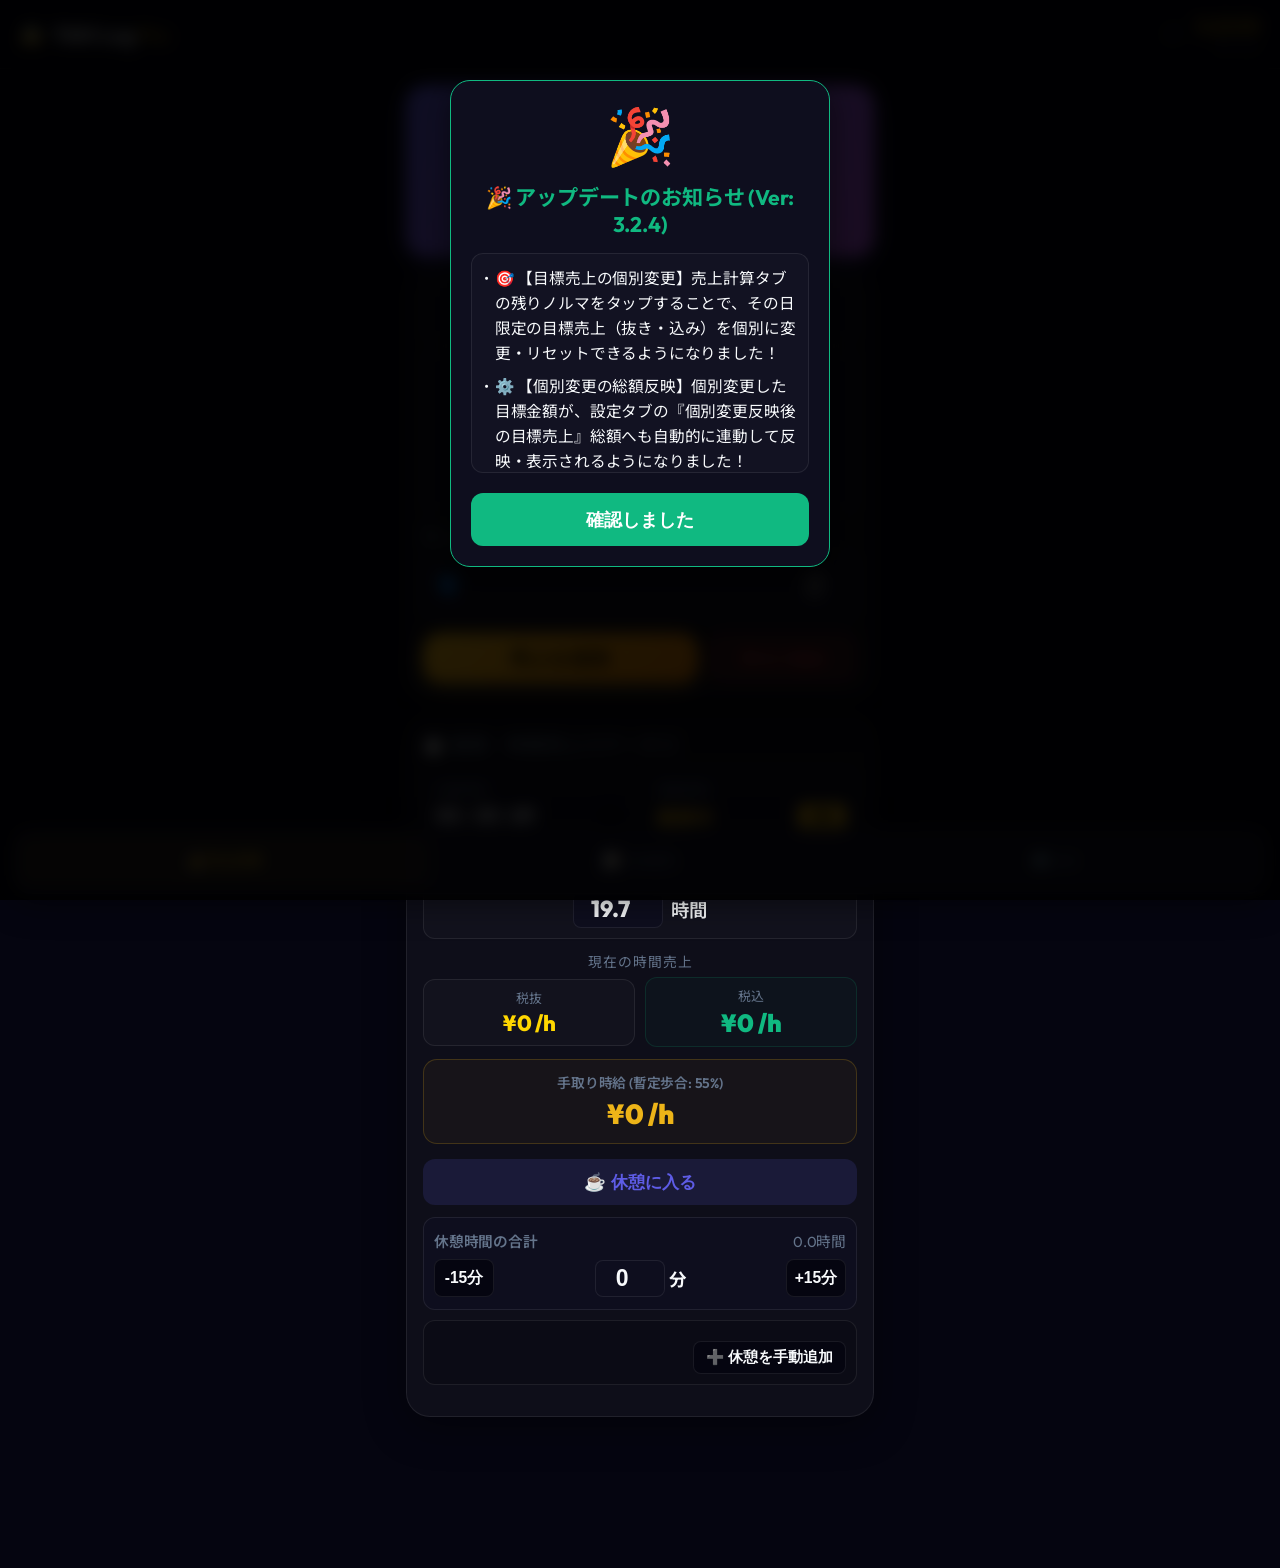
==== commit 204e9141: "本番リリース Ver 3.2.4: テスト環境で検証完了したコードをそのまま完全同期" ====
--- a/index.html
+++ b/index.html
@@ -4,7 +4,7 @@
     <meta charset="UTF-8">
     <meta name="viewport" content="width=device-width, initial-scale=1.0, maximum-scale=1.0, user-scalable=no">
     <title>TAXI Log Pro</title>
-    <link rel="stylesheet" href="style.css?v=3.2.3">
+    <link rel="stylesheet" href="style.css?v=3.2.4">
     <link rel="apple-touch-icon" href="icon.png">
     <link rel="icon" type="image/png" href="icon.png">
     <link rel="preconnect" href="https://fonts.googleapis.com">
@@ -26,7 +26,7 @@
             </button>
             <div style="text-align: right;">
                 <div id="live-clock" class="live-clock">--:--:--</div>
-                <div class="app-version">Ver: 3.2.3</div>
+                <div class="app-version">Ver: 3.2.4</div>
             </div>
         </div>
     </header>
@@ -84,8 +84,8 @@
         <!-- 2. 売上計算ビュー (「タク計」機能) -->
         <div id="view-calc" class="view-content active">
             <!-- 今日の残りノルマヒーロー -->
-            <div class="target-hero">
-                <div style="font-size: 0.9rem; opacity: 0.8;">今日の残りノルマ</div>
+            <div class="target-hero" onclick="openGoalEditModal()" style="cursor: pointer; transition: transform 0.2s, background-color 0.2s; -webkit-tap-highlight-color: transparent;" onmouseover="this.style.backgroundColor='rgba(255,255,255,0.05)'" onmouseout="this.style.backgroundColor=''" onmousedown="this.style.transform='scale(0.98)'" onmouseup="this.style.transform='scale(1)'">
+                <div style="font-size: 0.9rem; opacity: 0.8; display: flex; align-items: center; justify-content: center; gap: 4px;">今日の残りノルマ <span style="font-size: 0.75rem; color: var(--ios-blue); border: 1px solid var(--ios-blue); padding: 1px 4px; border-radius: 4px;">変更</span></div>
                 <div class="val" style="color: #FFD700;"><span id="disp-norm">0</span> <small style="font-size: 1.3rem; color: #aaa; font-weight: normal; margin-left: 2px;">円 (税抜)</small></div>
                 <div style="font-size: 1.3rem; opacity: 0.9; margin-bottom: 8px; color: var(--success); font-weight: 800;"><span id="disp-norm-gross">0</span> <small style="font-size: 0.85rem; color: #aaa; font-weight: normal; margin-left: 2px;">円 (税込)</small></div>
                 <div id="disp-progress" style="font-size: 0.8rem; opacity: 0.8;">---</div>
@@ -279,9 +279,19 @@
                         <span style="font-weight: bold; font-size: 0.95rem;">祝前日目標 (税抜)</span>
                         <input type="number" id="set-eve-goal" oninput="saveCalcSettings()" style="width:140px; text-align:right; border:1px solid var(--border); font-size:1.1rem; font-weight:bold; color:white; background:#1c1c1e; outline:none; padding:8px 12px; border-radius:10px;">
                     </div>
+
+                    <!-- 🎯 個別変更分反映済みの目標売上リスト -->
+                    <div id="set-custom-goals-container" style="margin: 12px 0; display: none; background: rgba(10, 132, 255, 0.06); padding: 12px 14px; border-radius: 14px; border: 1px solid rgba(10, 132, 255, 0.25);">
+                        <span style="font-weight: 800; font-size: 0.85rem; display: block; margin-bottom: 8px; color: var(--ios-blue);">🎯 個別変更済みの目標売上</span>
+                        <div id="set-custom-goals-list" style="display: flex; flex-direction: column; gap: 8px; max-height: 150px; overflow-y: auto;"></div>
+                    </div>
                     <div class="setting-item-row" style="display:flex; justify-content:space-between; align-items:center; padding:12px 0; border-bottom:1px solid var(--border); background: rgba(255, 215, 0, 0.02);">
                         <span style="font-weight: bold; font-size: 0.95rem; color: var(--accent);">目標売上 (税抜・自動計算)</span>
                         <input type="number" id="set-goal" oninput="saveCalcSettings()" style="width:140px; text-align:right; border:1px solid var(--border); font-size:1.1rem; font-weight:bold; color:var(--accent); background:#1c1c1e; outline:none; padding:8px 12px; border-radius:10px;" readonly>
+                    </div>
+                    <div id="row-custom-goal-total" class="setting-item-row" style="display:flex; justify-content:space-between; align-items:center; padding:12px 0; border-bottom:1px solid var(--border); background: rgba(10, 132, 255, 0.03);">
+                        <span style="font-weight: bold; font-size: 0.95rem; color: var(--ios-blue);">個別変更反映後の目標売上</span>
+                        <input type="number" id="set-custom-goal-total" style="width:140px; text-align:right; border:1px solid var(--border); font-size:1.1rem; font-weight:bold; color:var(--ios-blue); background:#1c1c1e; outline:none; padding:8px 12px; border-radius:10px;" readonly>
                     </div>
                     <div class="setting-item-row" style="display:flex; justify-content:space-between; align-items:center; padding:12px 0; border-bottom:1px solid var(--border);">
                         <span style="font-weight: bold; font-size: 0.95rem;">全出勤日数</span>
@@ -503,6 +513,30 @@
         </div>
     </div>
 
+    <!-- 🎯 目標売上編集モーダル -->
+    <div id="goal-edit-modal" class="modal-overlay" style="display: none; align-items: flex-start; padding-top: 60px; overflow-y: auto; z-index: 10004; position: fixed; top: 0; left: 0; width: 100%; height: 100%; background: rgba(0,0,0,0.85); justify-content: center;">
+        <div class="modal-content card" style="background: var(--bg-surface); border: 1.5px solid var(--ios-blue); max-width: 380px; width: 90%; margin: 20px auto; padding: 20px; border-radius: 20px; box-shadow: 0 10px 30px rgba(0,0,0,0.5); text-align: left; position: relative;">
+            <h3 style="margin: 0 0 15px 0; color: var(--ios-blue); font-size: 1.15rem; font-weight: bold; text-align: center;">🎯 本日の目標売上を変更</h3>
+            <p style="font-size: 0.8rem; color: var(--text-muted); margin-bottom: 15px; text-align: center;">抜き・込みどちらを入力しても自動的に同期されます。</p>
+            
+            <div class="input-group" style="margin-bottom: 12px;">
+                <label style="font-size: 0.85rem; margin-bottom: 4px; display: block; color: #FFD700; font-weight: bold;">税抜目標 (円)</label>
+                <input type="number" id="input-goal-net" placeholder="例: 40000" style="width: 100%; padding: 12px; border-radius: 10px; border: 1px solid var(--border); background: var(--bg-main); color: var(--text-main); font-size: 1.1rem; font-weight: bold; box-sizing: border-box; outline: none; -webkit-appearance: none;">
+            </div>
+            
+            <div class="input-group" style="margin-bottom: 20px;">
+                <label style="font-size: 0.85rem; margin-bottom: 4px; display: block; color: var(--success); font-weight: bold;">税込目標 (円)</label>
+                <input type="number" id="input-goal-gross" placeholder="例: 44000" style="width: 100%; padding: 12px; border-radius: 10px; border: 1px solid var(--border); background: var(--bg-main); color: var(--text-main); font-size: 1.1rem; font-weight: bold; box-sizing: border-box; outline: none; -webkit-appearance: none;">
+            </div>
+            
+            <div style="display: flex; gap: 10px;">
+                <button onclick="closeGoalEditModal()" style="flex: 1; background: var(--bg-main); border: 1px solid var(--border); color: var(--text-main); padding: 12px; border-radius: 12px; font-weight: bold; cursor: pointer; font-size: 0.95rem; text-align: center; -webkit-tap-highlight-color: transparent;">キャンセル</button>
+                <button onclick="resetTodayGoal()" style="background: rgba(239, 68, 68, 0.15); border: 1px solid rgba(239, 68, 68, 0.3); color: var(--danger); padding: 12px; border-radius: 12px; font-weight: bold; cursor: pointer; font-size: 0.95rem; text-align: center; -webkit-tap-highlight-color: transparent;">戻す</button>
+                <button onclick="saveGoalEditModal()" style="flex: 1; background: var(--ios-blue); border: none; color: #fff; padding: 12px; border-radius: 12px; font-weight: bold; cursor: pointer; font-size: 0.95rem; text-align: center; -webkit-tap-highlight-color: transparent;">保存</button>
+            </div>
+        </div>
+    </div>
+
     <footer class="main-footer">
         <nav class="tab-bar">
             <button id="tab-calc" class="tab-item active">💰 売上計算</button>
@@ -511,6 +545,6 @@
         </nav>
     </footer>
 
-    <script src="app.js?v=3.2.3"></script>
+    <script src="app.js?v=3.2.4"></script>
 </body>
 </html>
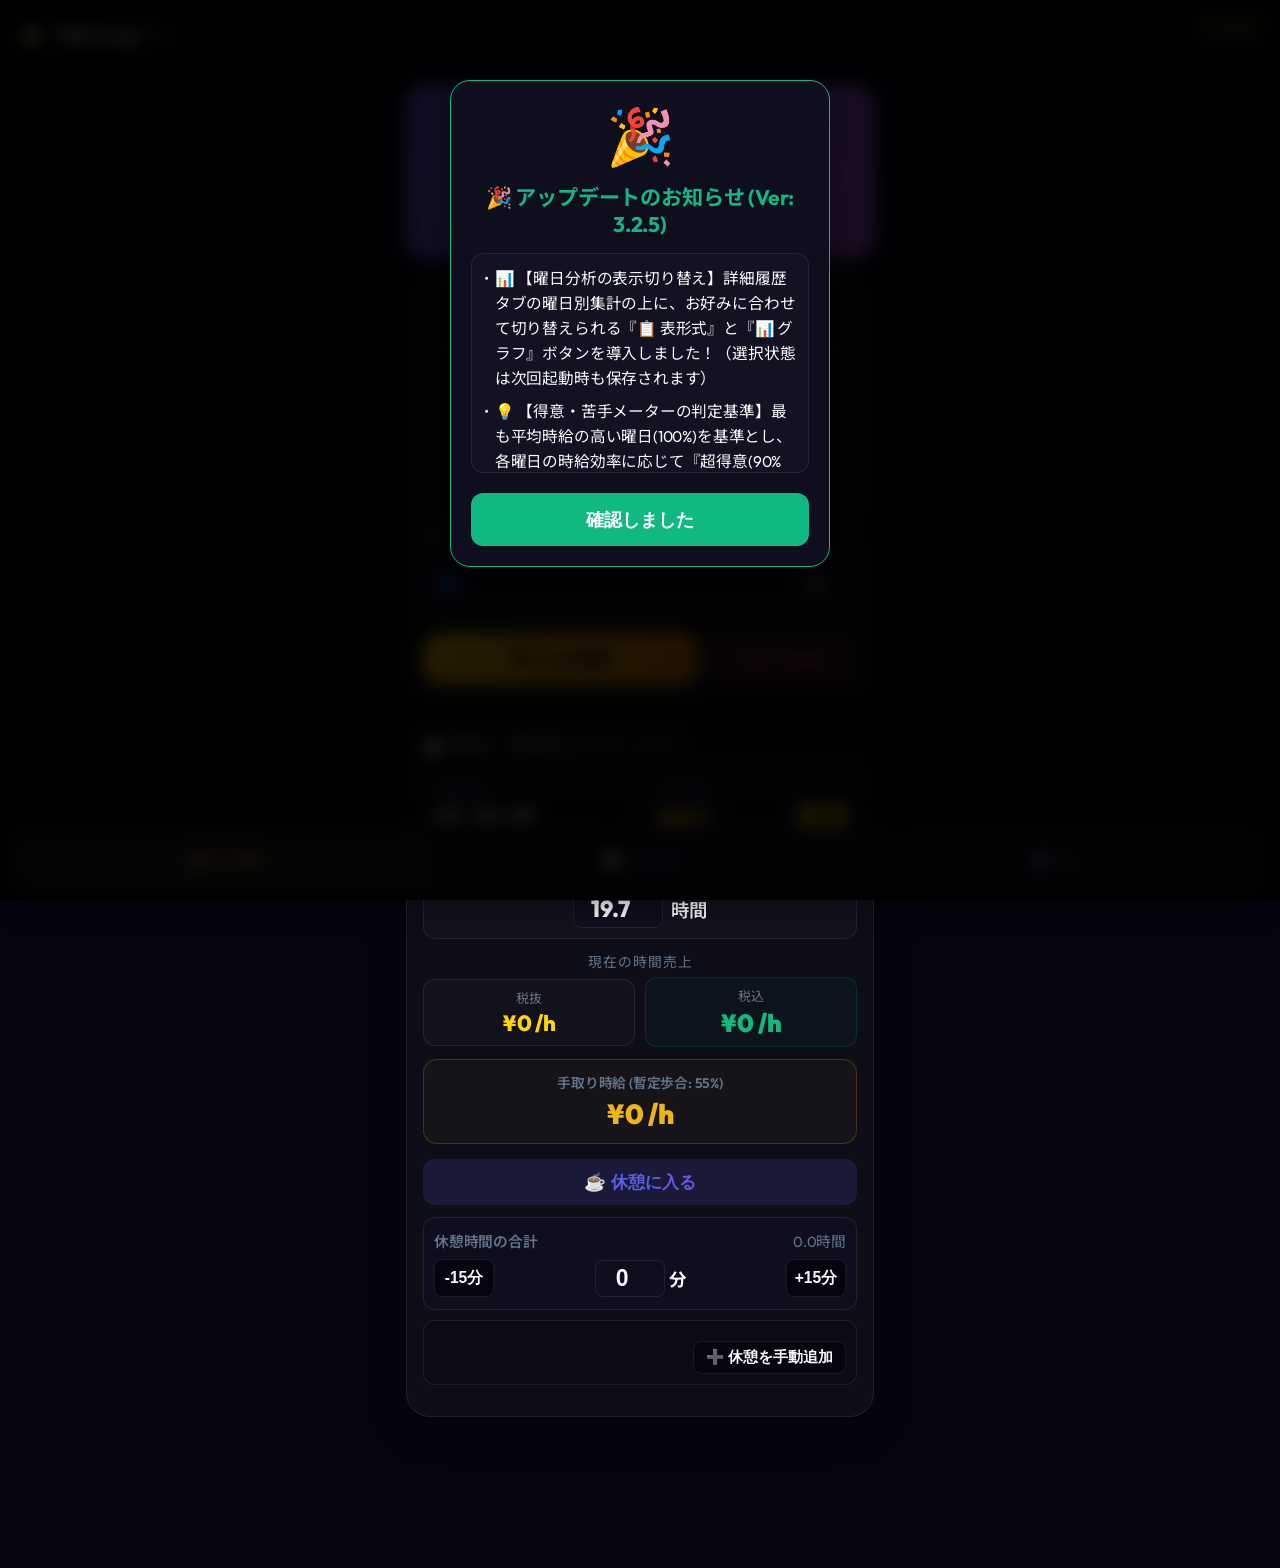
==== commit ab5dea04: "本番リリース Ver 3.2.5: 曜日別集計の表示切り替え（表形式/グラフ表示）と得意度メーター機能をリリース" ====
--- a/index.html
+++ b/index.html
@@ -4,7 +4,7 @@
     <meta charset="UTF-8">
     <meta name="viewport" content="width=device-width, initial-scale=1.0, maximum-scale=1.0, user-scalable=no">
     <title>TAXI Log Pro</title>
-    <link rel="stylesheet" href="style.css?v=3.2.4">
+    <link rel="stylesheet" href="style.css?v=3.2.5">
     <link rel="apple-touch-icon" href="icon.png">
     <link rel="icon" type="image/png" href="icon.png">
     <link rel="preconnect" href="https://fonts.googleapis.com">
@@ -26,7 +26,7 @@
             </button>
             <div style="text-align: right;">
                 <div id="live-clock" class="live-clock">--:--:--</div>
-                <div class="app-version">Ver: 3.2.4</div>
+                <div class="app-version">Ver: 3.2.5</div>
             </div>
         </div>
     </header>
@@ -545,6 +545,6 @@
         </nav>
     </footer>
 
-    <script src="app.js?v=3.2.4"></script>
+    <script src="app.js?v=3.2.5"></script>
 </body>
 </html>
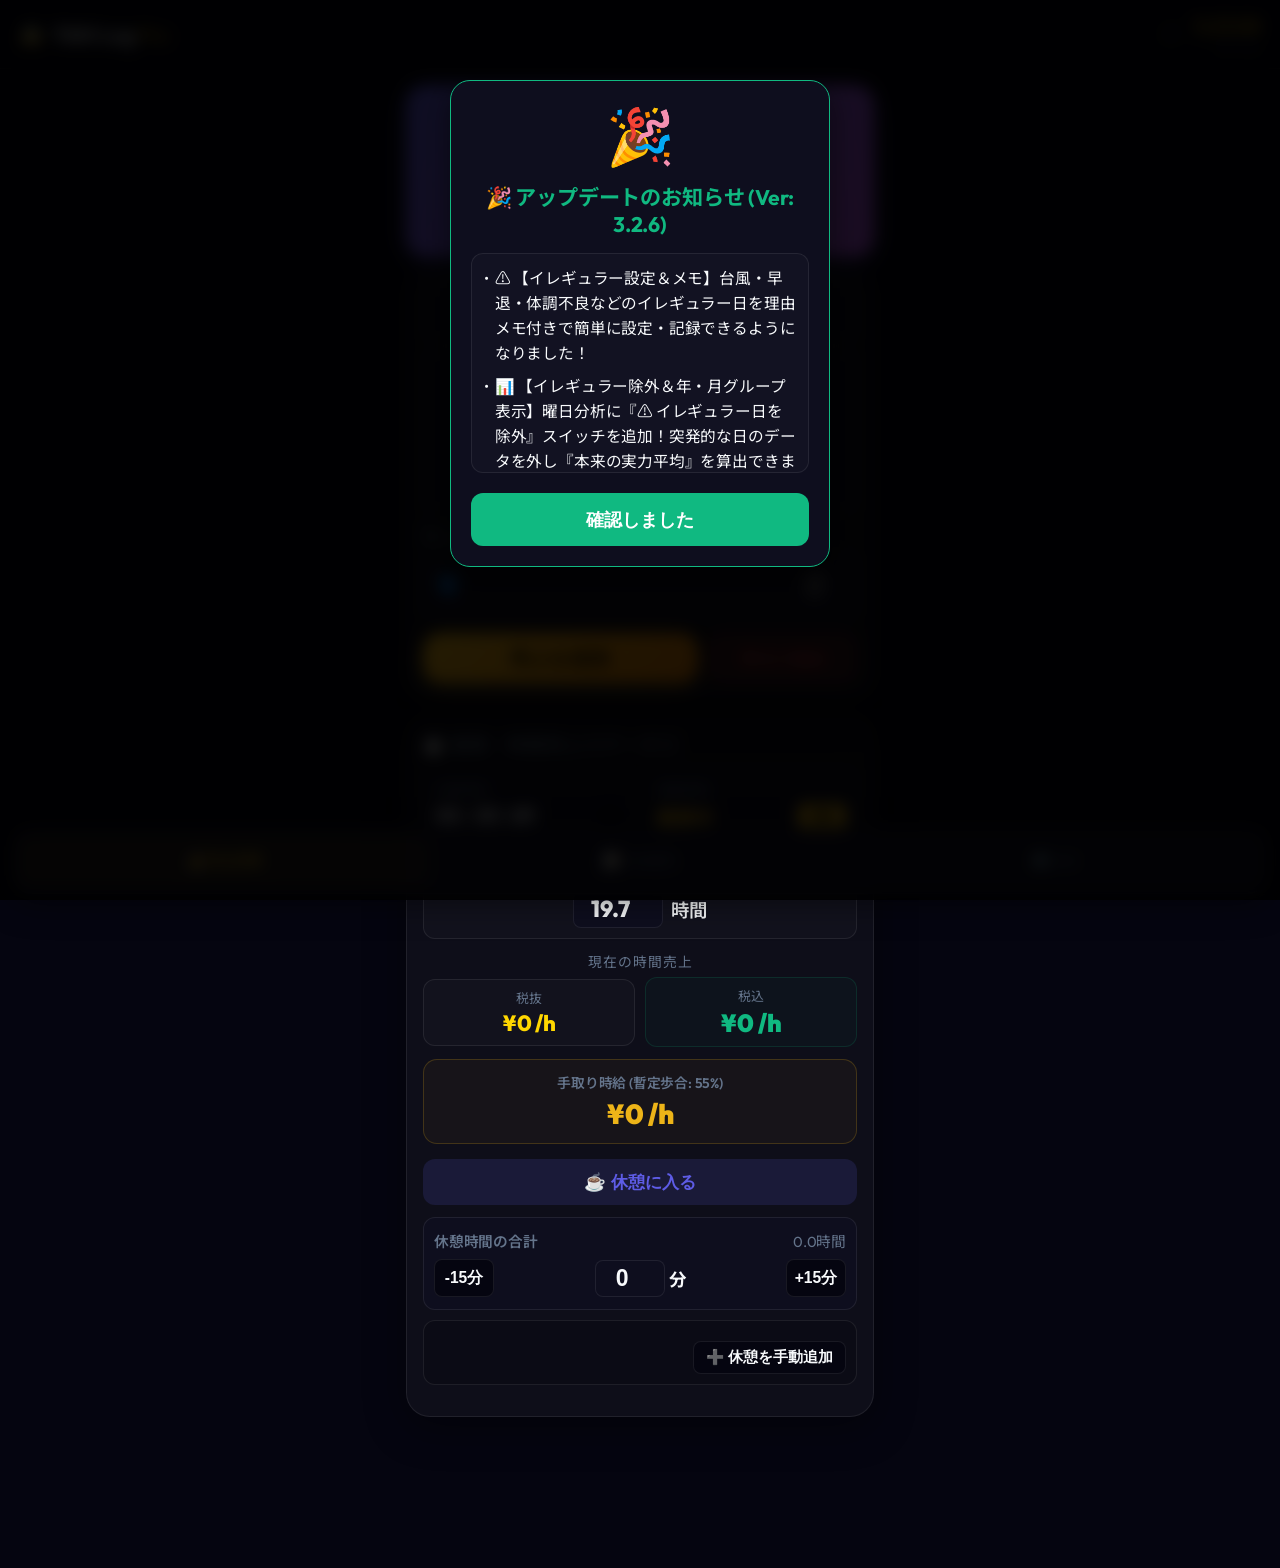
==== commit da39730a: "本番正式リリース Ver 3.2.6: イレギュラー設定・メモ機能および分析からの除外トグル・年・月グループ化表示をリリース" ====
--- a/index.html
+++ b/index.html
@@ -4,7 +4,7 @@
     <meta charset="UTF-8">
     <meta name="viewport" content="width=device-width, initial-scale=1.0, maximum-scale=1.0, user-scalable=no">
     <title>TAXI Log Pro</title>
-    <link rel="stylesheet" href="style.css?v=3.2.5">
+    <link rel="stylesheet" href="style.css?v=3.2.6">
     <link rel="apple-touch-icon" href="icon.png">
     <link rel="icon" type="image/png" href="icon.png">
     <link rel="preconnect" href="https://fonts.googleapis.com">
@@ -26,7 +26,7 @@
             </button>
             <div style="text-align: right;">
                 <div id="live-clock" class="live-clock">--:--:--</div>
-                <div class="app-version">Ver: 3.2.5</div>
+                <div class="app-version">Ver: 3.2.6</div>
             </div>
         </div>
     </header>
@@ -40,7 +40,7 @@
             <div id="selected-day-details-box" style="margin-bottom: 15px;"></div>
 
             <!-- カレンダー表示 -->
-            <section class="card" style="margin-bottom: 15px;">
+            <section id="cal-section" class="card" style="margin-bottom: 15px;">
                 <div class="flex-between" style="margin-bottom: 15px; align-items: center;">
                     <h2 style="margin: 0; font-size: 1.1rem;">📅 売上カレンダー</h2>
                     <div class="select-group" style="display: flex; gap: 8px;">
@@ -537,6 +537,38 @@
         </div>
     </div>
 
+    <!-- ⚠️ イレギュラー設定モーダル -->
+    <div id="irregular-modal" class="modal-overlay" style="display: none; align-items: flex-start; padding-top: 60px; overflow-y: auto; z-index: 10005; position: fixed; top: 0; left: 0; width: 100%; height: 100%; background: rgba(0,0,0,0.85); justify-content: center;">
+        <div class="modal-content card" style="background: var(--bg-surface); border: 1.5px solid #ff9f0a; max-width: 380px; width: 90%; margin: 20px auto; padding: 20px; border-radius: 20px; box-shadow: 0 10px 30px rgba(0,0,0,0.5); text-align: left; position: relative;">
+            <h3 style="margin: 0 0 10px 0; color: #ff9f0a; font-size: 1.15rem; font-weight: bold; text-align: center;">⚠️ イレギュラー設定</h3>
+            <div id="irregular-modal-date" style="font-size: 0.85rem; color: var(--text-muted); margin-bottom: 15px; text-align: center; font-weight: bold;"></div>
+            
+            <div id="irregular-switch-box" onclick="toggleIrregularModalSwitch()" style="background: rgba(255, 159, 10, 0.12); border: 1.5px solid #ff9f0a; padding: 14px 16px; border-radius: 14px; margin-bottom: 16px; cursor: pointer; transition: all 0.2s; -webkit-tap-highlight-color: transparent;">
+                <div style="display: flex; justify-content: space-between; align-items: center; gap: 10px;">
+                    <span style="font-size: 0.95rem; font-weight: bold; color: var(--text-main);">この日をイレギュラー日にする</span>
+                    <div id="irregular-toggle-track" style="width: 50px; height: 28px; background: #ff9f0a; border-radius: 14px; position: relative; transition: all 0.2s; flex-shrink: 0;">
+                        <div id="irregular-toggle-thumb" style="width: 22px; height: 22px; background: #fff; border-radius: 50%; position: absolute; top: 3px; left: 25px; transition: all 0.2s; box-shadow: 0 2px 5px rgba(0,0,0,0.3);"></div>
+                    </div>
+                </div>
+                <input type="checkbox" id="input-is-irregular" style="display: none;">
+                <div style="font-size: 0.73rem; color: var(--text-muted); margin-top: 8px; border-top: 1px dashed rgba(255,255,255,0.1); padding-top: 6px; line-height: 1.3;">
+                    ※ONにすると、曜日別の平均時給・売上の計算から除外されます。
+                </div>
+            </div>
+
+            <div class="input-group" style="margin-bottom: 20px;">
+                <label style="font-size: 0.85rem; margin-bottom: 6px; display: block; color: var(--text-main); font-weight: bold;">メモ・理由 (例: 台風、早退、車両トラブル)</label>
+                <input type="text" id="input-irregular-note" placeholder="例: 体調不良で14時に早退" style="width: 100%; padding: 12px; border-radius: 10px; border: 1px solid var(--border); background: var(--bg-main); color: var(--text-main); font-size: 0.95rem; box-sizing: border-box; outline: none; -webkit-appearance: none;">
+            </div>
+
+            <div style="display: flex; gap: 8px;">
+                <button onclick="closeIrregularModal()" style="flex: 1; background: var(--bg-main); border: 1px solid var(--border); color: var(--text-main); padding: 12px 6px; border-radius: 12px; font-weight: bold; cursor: pointer; font-size: 0.9rem; text-align: center; -webkit-tap-highlight-color: transparent;">キャンセル</button>
+                <button onclick="resetIrregularModal()" style="background: rgba(239, 68, 68, 0.15); border: 1px solid rgba(239, 68, 68, 0.3); color: var(--danger); padding: 12px 10px; border-radius: 12px; font-weight: bold; cursor: pointer; font-size: 0.85rem; text-align: center; -webkit-tap-highlight-color: transparent;">解除</button>
+                <button onclick="saveIrregularModal()" style="flex: 1.2; background: #ff9f0a; border: none; color: #fff; padding: 12px 6px; border-radius: 12px; font-weight: bold; cursor: pointer; font-size: 0.9rem; text-align: center; -webkit-tap-highlight-color: transparent;">保存</button>
+            </div>
+        </div>
+    </div>
+
     <footer class="main-footer">
         <nav class="tab-bar">
             <button id="tab-calc" class="tab-item active">💰 売上計算</button>
@@ -545,6 +577,6 @@
         </nav>
     </footer>
 
-    <script src="app.js?v=3.2.5"></script>
+    <script src="app.js?v=3.2.6"></script>
 </body>
 </html>
--- a/style.css
+++ b/style.css
@@ -447,3 +447,33 @@
     0% { transform: translateY(0) rotate(0deg); opacity: 1; }
     100% { transform: translateY(100vh) rotate(720deg); opacity: 0; }
 }
+
+/* ⚠️ イレギュラー電光掲示板（横スライドマーキー）表示 */
+.marquee-box {
+    display: inline-flex;
+    align-items: center;
+    max-width: 140px;
+    overflow-x: auto;
+    white-space: nowrap;
+    scrollbar-width: none;
+    -ms-overflow-style: none;
+    vertical-align: middle;
+}
+.marquee-box::-webkit-scrollbar {
+    display: none;
+}
+
+.marquee-text {
+    display: inline-block;
+    white-space: nowrap;
+    animation: autoScrollMarquee 7s ease-in-out infinite alternate;
+}
+
+@keyframes autoScrollMarquee {
+    0%, 25% {
+        transform: translateX(0%);
+    }
+    75%, 100% {
+        transform: translateX(min(0px, calc(-100% + 115px)));
+    }
+}
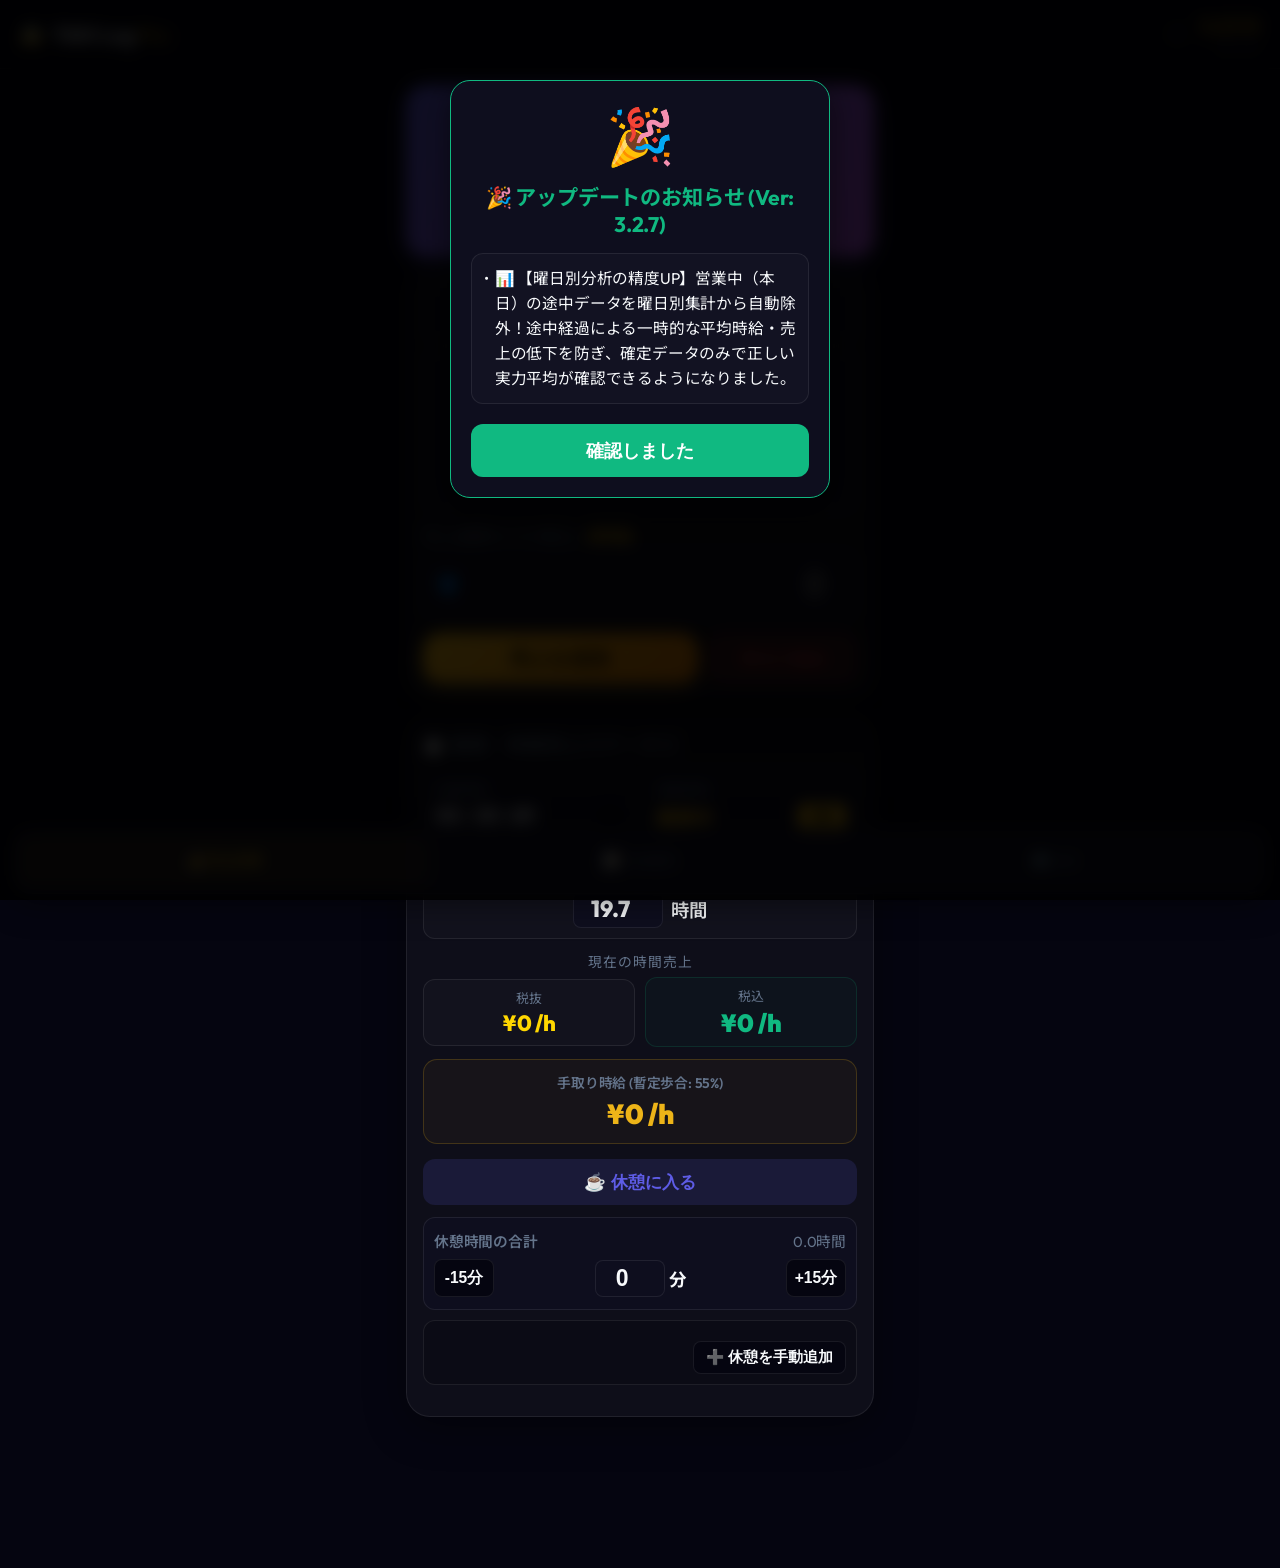
==== commit 38b7f206: "本番正式リリース Ver 3.2.7: 曜日別営業分析における営業中（本日）データの自動除外機能をリリース" ====
--- a/index.html
+++ b/index.html
@@ -4,7 +4,7 @@
     <meta charset="UTF-8">
     <meta name="viewport" content="width=device-width, initial-scale=1.0, maximum-scale=1.0, user-scalable=no">
     <title>TAXI Log Pro</title>
-    <link rel="stylesheet" href="style.css?v=3.2.6">
+    <link rel="stylesheet" href="style.css?v=3.2.7">
     <link rel="apple-touch-icon" href="icon.png">
     <link rel="icon" type="image/png" href="icon.png">
     <link rel="preconnect" href="https://fonts.googleapis.com">
@@ -26,7 +26,7 @@
             </button>
             <div style="text-align: right;">
                 <div id="live-clock" class="live-clock">--:--:--</div>
-                <div class="app-version">Ver: 3.2.6</div>
+                <div class="app-version">Ver: 3.2.7</div>
             </div>
         </div>
     </header>
@@ -577,6 +577,6 @@
         </nav>
     </footer>
 
-    <script src="app.js?v=3.2.6"></script>
+    <script src="app.js?v=3.2.7"></script>
 </body>
 </html>
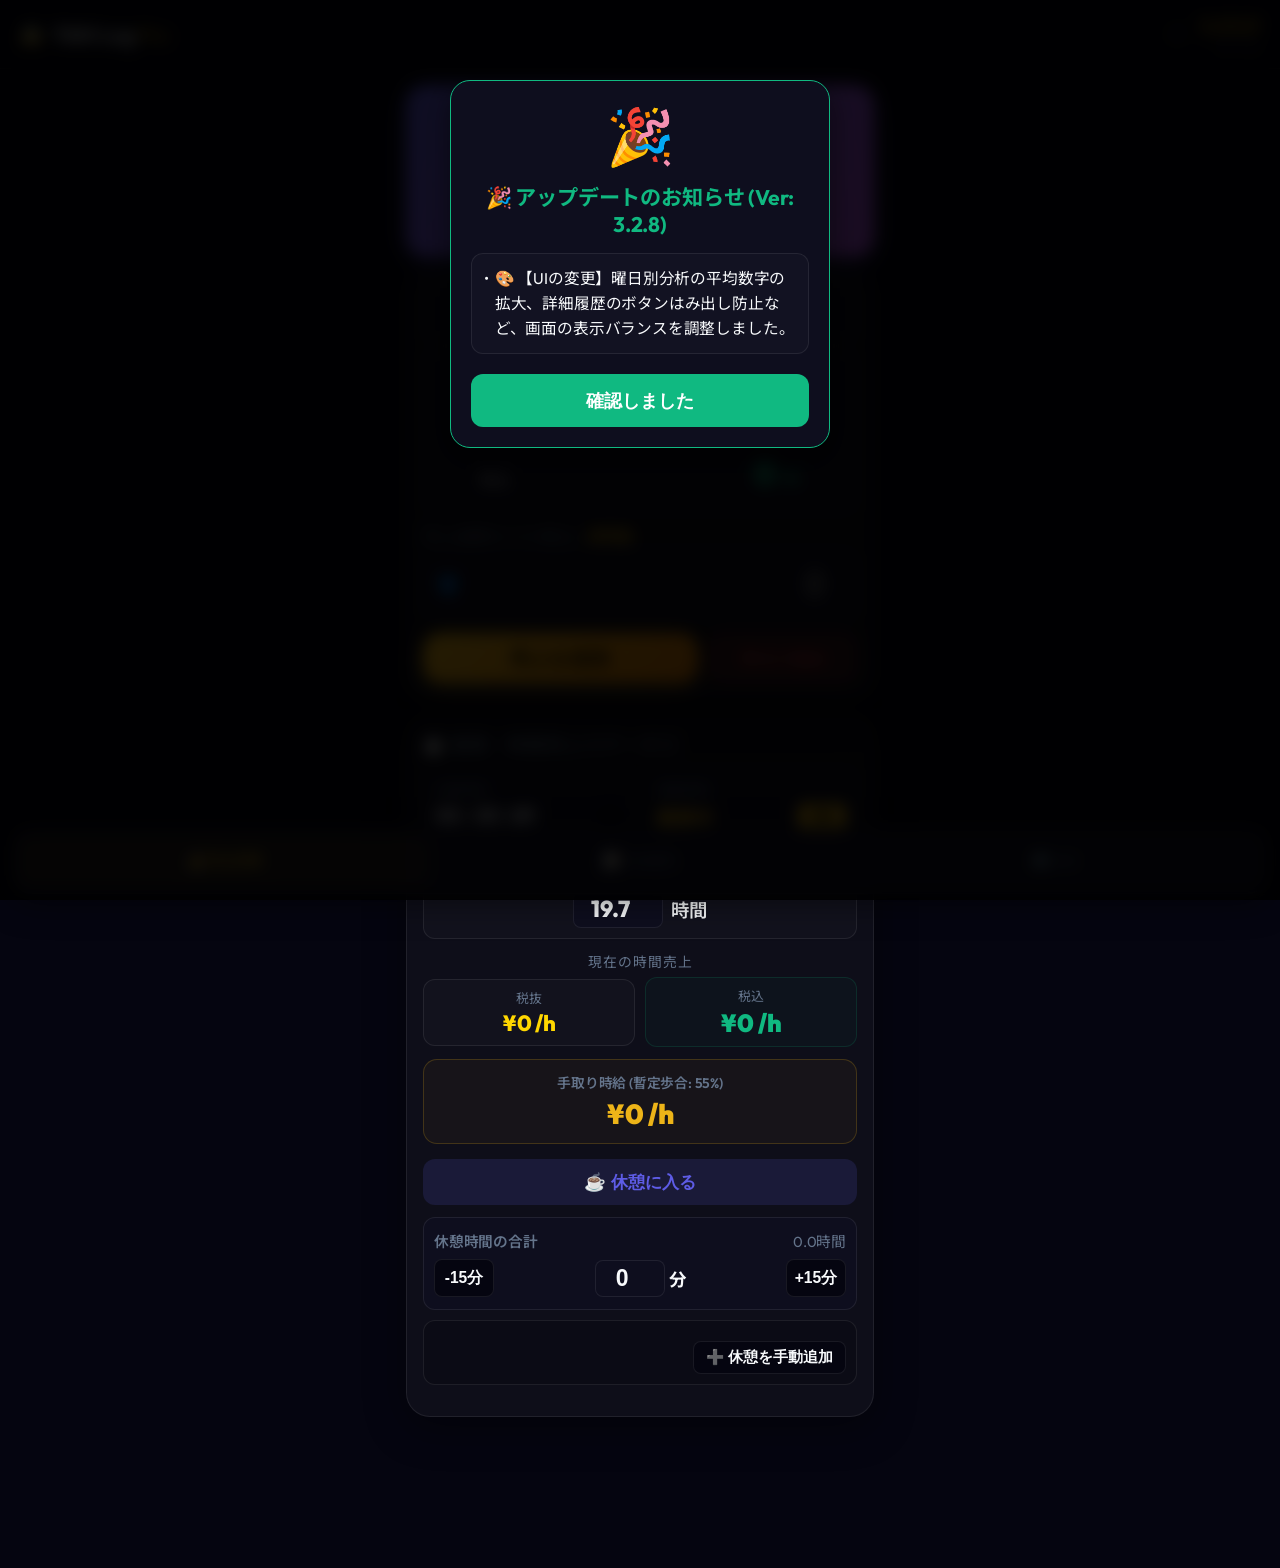
==== commit cf77d131: "Release Ver 3.2.8: UI improvements and concise update announcement" ====
--- a/index.html
+++ b/index.html
@@ -4,7 +4,7 @@
     <meta charset="UTF-8">
     <meta name="viewport" content="width=device-width, initial-scale=1.0, maximum-scale=1.0, user-scalable=no">
     <title>TAXI Log Pro</title>
-    <link rel="stylesheet" href="style.css?v=3.2.7">
+    <link rel="stylesheet" href="style.css?v=3.2.8">
     <link rel="apple-touch-icon" href="icon.png">
     <link rel="icon" type="image/png" href="icon.png">
     <link rel="preconnect" href="https://fonts.googleapis.com">
@@ -26,7 +26,7 @@
             </button>
             <div style="text-align: right;">
                 <div id="live-clock" class="live-clock">--:--:--</div>
-                <div class="app-version">Ver: 3.2.7</div>
+                <div class="app-version">Ver: 3.2.8</div>
             </div>
         </div>
     </header>
@@ -35,7 +35,7 @@
 
 
         <!-- 新設：詳細履歴ビュー -->
-        <div id="view-history" class="view-content" style="padding: 10px; box-sizing: border-box;">
+        <div id="view-history" class="view-content" style="padding: 10px 4px; box-sizing: border-box;">
             <!-- 選択された日の詳細 (カレンダーより上に表示) -->
             <div id="selected-day-details-box" style="margin-bottom: 15px;"></div>
 
@@ -577,6 +577,6 @@
         </nav>
     </footer>
 
-    <script src="app.js?v=3.2.7"></script>
+    <script src="app.js?v=3.2.8"></script>
 </body>
 </html>
--- a/style.css
+++ b/style.css
@@ -402,7 +402,7 @@
 }
 .day-header:active { background: rgba(255,255,255,0.04); }
 .day-details {
-    display: none; padding: 0 16px 12px 16px;
+    display: none; padding: 0 10px 12px 10px;
     border-top: 1px solid var(--border); background: rgba(0, 0, 0, 0.2);
 }
 .open .day-details { display: block; }
@@ -411,34 +411,34 @@
 
 .detail-item {
     display: flex; justify-content: space-between; align-items: center;
-    padding: 10px 0; min-height: 50px; border-bottom: 1px solid var(--border);
-    box-sizing: border-box; gap: 4px;
+    padding: 8px 0; min-height: 46px; border-bottom: 1px solid var(--border);
+    box-sizing: border-box; gap: 6px;
 }
 .detail-item:last-child { border-bottom: none; }
 .detail-label { font-size: 0.9rem; font-weight: 700; color: var(--text-muted); }
 .detail-value { font-size: 1.1rem; font-weight: 700; color: var(--text-main); }
-.detail-actions { display: flex; gap: 5px; align-items: center; justify-content: flex-end; flex-shrink: 0; }
+.detail-actions { display: flex; gap: 4px; align-items: center; justify-content: flex-end; flex-shrink: 0; }
 
 .btn-pencil {
-    width: 34px; height: 34px; border-radius: 9px; border: none;
+    width: 30px; height: 30px; border-radius: 8px; border: none;
     background: rgba(96, 165, 250, 0.15); color: #60a5fa;
     display: flex; align-items: center; justify-content: center;
-    font-size: 0.95rem; cursor: pointer; transition: transform 0.1s;
-    padding: 0; line-height: 1; box-sizing: border-box;
+    font-size: 0.9rem; cursor: pointer; transition: transform 0.1s;
+    padding: 0; line-height: 1; box-sizing: border-box; flex-shrink: 0;
 }
 .btn-trash {
-    width: 34px; height: 34px; border-radius: 9px; border: none;
+    width: 30px; height: 30px; border-radius: 8px; border: none;
     background: rgba(239, 68, 68, 0.15); color: var(--danger);
     display: flex; align-items: center; justify-content: center;
-    font-size: 0.95rem; cursor: pointer; transition: transform 0.1s;
-    padding: 0; line-height: 1; box-sizing: border-box;
+    font-size: 0.9rem; cursor: pointer; transition: transform 0.1s;
+    padding: 0; line-height: 1; box-sizing: border-box; flex-shrink: 0;
 }
 .btn-insert {
-    width: 34px; height: 34px; border-radius: 9px; border: none;
+    width: 30px; height: 30px; border-radius: 8px; border: none;
     background: rgba(255, 215, 0, 0.15); color: var(--accent);
     display: flex; align-items: center; justify-content: center;
-    font-size: 1.15rem; font-weight: 900; cursor: pointer; transition: transform 0.1s;
-    padding: 0 0 2px 0; line-height: 1; box-sizing: border-box;
+    font-size: 1.05rem; font-weight: 900; cursor: pointer; transition: transform 0.1s;
+    padding: 0 0 1px 0; line-height: 1; box-sizing: border-box; flex-shrink: 0;
 }
 .btn-pencil:active, .btn-trash:active, .btn-insert:active { transform: scale(0.9); }
 
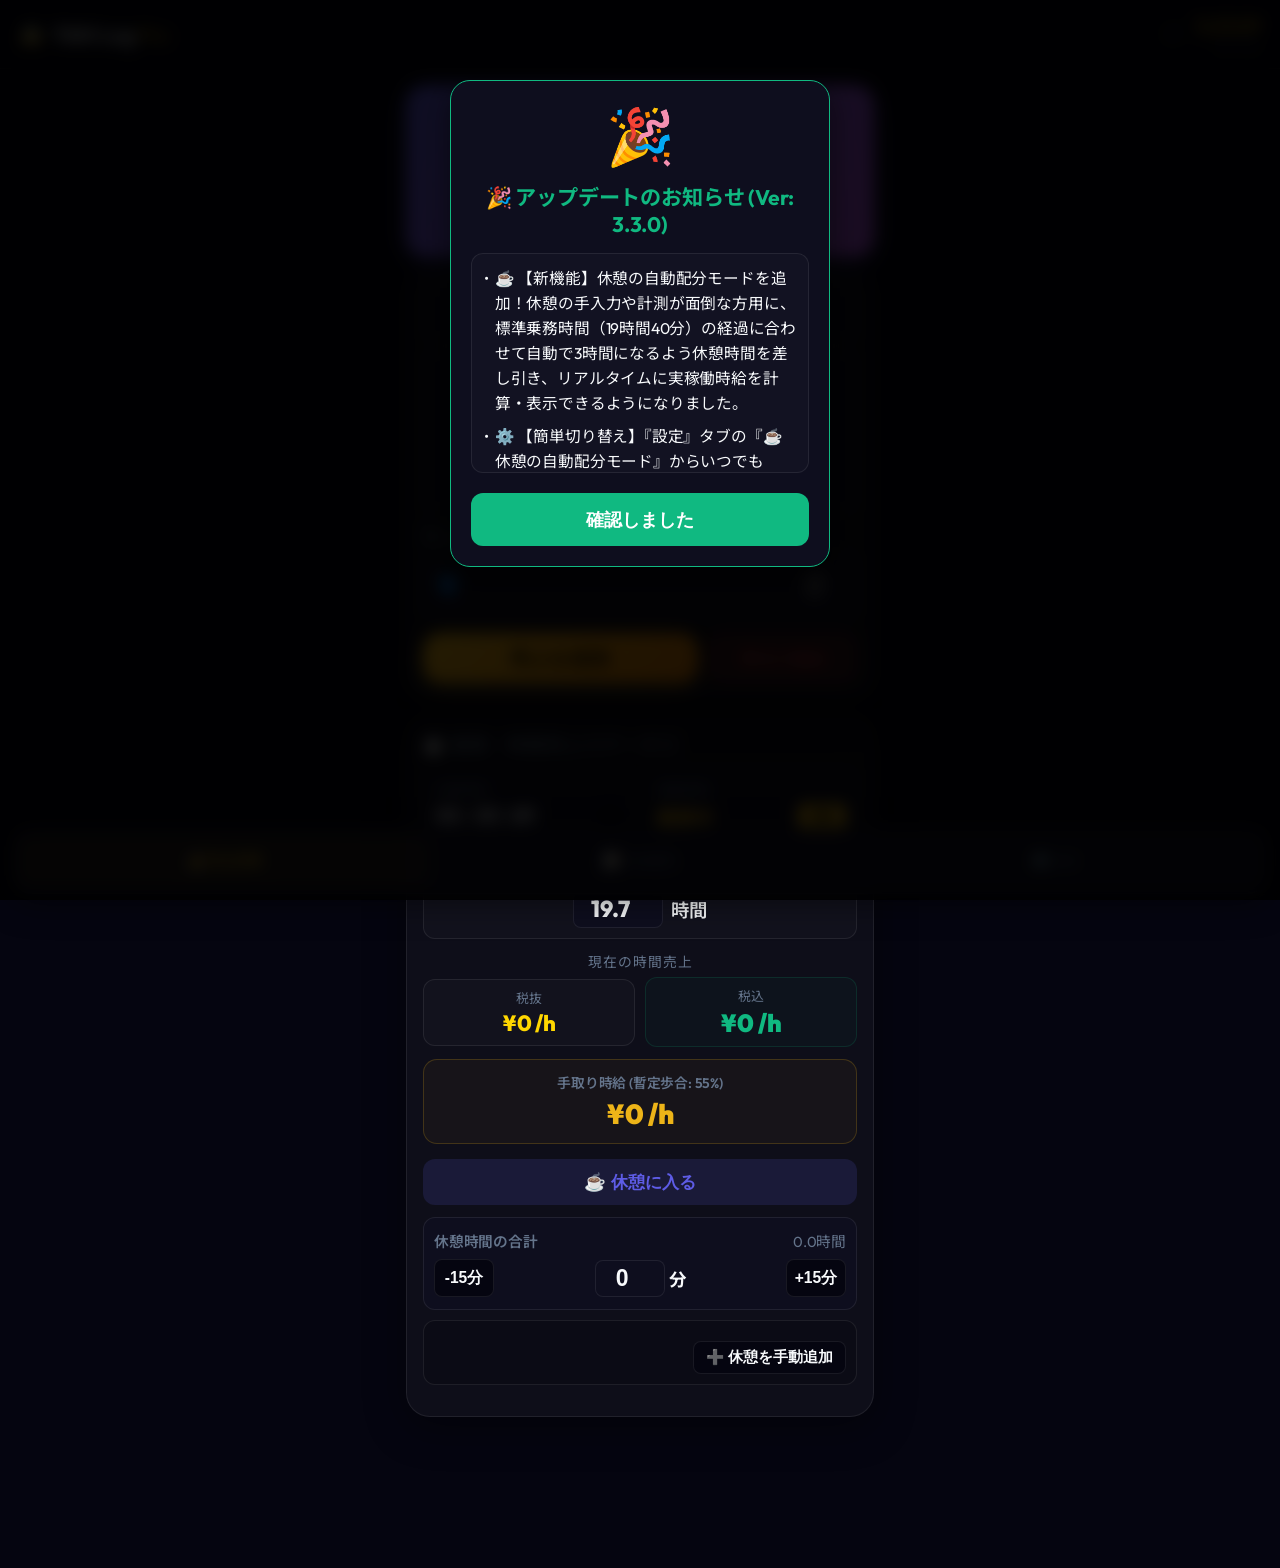
==== commit fcb5920a: "release: v3.3.0 - Add automatic break distribution mode and default break setting" ====
--- a/index.html
+++ b/index.html
@@ -4,7 +4,7 @@
     <meta charset="UTF-8">
     <meta name="viewport" content="width=device-width, initial-scale=1.0, maximum-scale=1.0, user-scalable=no">
     <title>TAXI Log Pro</title>
-    <link rel="stylesheet" href="style.css?v=3.2.8">
+    <link rel="stylesheet" href="style.css?v=3.3.0">
     <link rel="apple-touch-icon" href="icon.png">
     <link rel="icon" type="image/png" href="icon.png">
     <link rel="preconnect" href="https://fonts.googleapis.com">
@@ -26,7 +26,7 @@
             </button>
             <div style="text-align: right;">
                 <div id="live-clock" class="live-clock">--:--:--</div>
-                <div class="app-version">Ver: 3.2.8</div>
+                <div class="app-version">Ver: 3.3.0</div>
             </div>
         </div>
     </header>
@@ -146,7 +146,7 @@
 
                 <!-- 時間売上 (税込・税抜の横並び) -->
                 <div style="margin-bottom: 12px;">
-                    <span style="font-size: 0.75rem; color: var(--text-muted); display: block; margin-bottom: 6px; text-transform: uppercase; letter-spacing: 1px; text-align: center;">現在の時間売上</span>
+                    <span id="disp-hourly-title" style="font-size: 0.75rem; color: var(--text-muted); display: block; margin-bottom: 6px; text-transform: uppercase; letter-spacing: 1px; text-align: center;">現在の時間売上</span>
                     <div style="display: flex; gap: 10px; align-items: center;">
                         <div style="flex: 1; background: rgba(255,255,255,0.02); border: 1px solid var(--border); padding: 8px; border-radius: 12px; text-align: center;">
                             <span style="font-size: 0.7rem; color: var(--text-muted); display: block; margin-bottom: 2px;">税抜</span>
@@ -308,7 +308,7 @@
                         </div>
                         <input type="time" id="set-cutoff-time" onchange="saveCalcSettings()" style="width:130px; text-align:right; border:1px solid var(--border); font-size:1.1rem; font-weight:bold; color:white; background:#1c1c1e; outline:none; padding:8px 12px; border-radius:10px;">
                     </div>
-                    <div class="setting-item-row" style="display:flex; justify-content:space-between; align-items:center; padding:12px 0;">
+                    <div class="setting-item-row" style="display:flex; justify-content:space-between; align-items:center; padding:12px 0; border-bottom:1px solid var(--border);">
                         <span style="font-weight: bold; font-size: 0.95rem;">標準乗務時間 (終業)</span>
                         <div style="display: flex; align-items: center; gap: 4px;">
                             <input type="number" id="set-standard-work-hours" oninput="saveCalcSettings()" style="width:60px; text-align:center; border:1px solid var(--border); font-size:1.1rem; font-weight:bold; color:white; background:#1c1c1e; outline:none; padding:8px; border-radius:10px;">
@@ -316,6 +316,30 @@
                             <input type="number" id="set-standard-work-minutes" oninput="saveCalcSettings()" style="width:60px; text-align:center; border:1px solid var(--border); font-size:1.1rem; font-weight:bold; color:white; background:#1c1c1e; outline:none; padding:8px; border-radius:10px;">
                             <span style="font-size:0.85rem; font-weight:bold; color:var(--text-muted);">分</span>
                         </div>
+                    </div>
+                    <div class="setting-item-row" style="display:flex; justify-content:space-between; align-items:center; padding:12px 0; border-bottom:1px solid var(--border);">
+                        <div>
+                            <div style="font-weight: bold; font-size: 0.95rem;">デフォルト休憩時間</div>
+                            <div style="font-size: 0.75rem; color: var(--text-muted);">1乗務あたりの目標休憩時間</div>
+                        </div>
+                        <div style="display: flex; align-items: center; gap: 4px;">
+                            <input type="number" id="set-default-break-hours" oninput="saveCalcSettings()" style="width:60px; text-align:center; border:1px solid var(--border); font-size:1.1rem; font-weight:bold; color:white; background:#1c1c1e; outline:none; padding:8px; border-radius:10px;">
+                            <span style="font-size:0.85rem; font-weight:bold; color:var(--text-muted); margin-right:4px;">時間</span>
+                            <input type="number" id="set-default-break-minutes" oninput="saveCalcSettings()" style="width:60px; text-align:center; border:1px solid var(--border); font-size:1.1rem; font-weight:bold; color:white; background:#1c1c1e; outline:none; padding:8px; border-radius:10px;">
+                            <span style="font-size:0.85rem; font-weight:bold; color:var(--text-muted);">分</span>
+                        </div>
+                    </div>
+                    <div class="setting-item-row" style="display:flex; justify-content:space-between; align-items:center; padding:12px 0;">
+                        <div>
+                            <div style="font-weight: bold; font-size: 0.95rem; display: flex; align-items: center; gap: 6px;">
+                                <span>☕ 休憩の自動配分モード</span>
+                            </div>
+                            <div style="font-size: 0.75rem; color: var(--text-muted); margin-top: 2px;">乗務時間に応じて休憩を自動配分し実時給を算出</div>
+                        </div>
+                        <label class="switch">
+                            <input type="checkbox" id="set-auto-break-deduction" onchange="toggleAutoBreakDeduction(this.checked)">
+                            <span class="slider"></span>
+                        </label>
                     </div>
                 </div>
             </section>
@@ -577,6 +601,6 @@
         </nav>
     </footer>
 
-    <script src="app.js?v=3.2.8"></script>
+    <script src="app.js?v=3.3.0"></script>
 </body>
 </html>
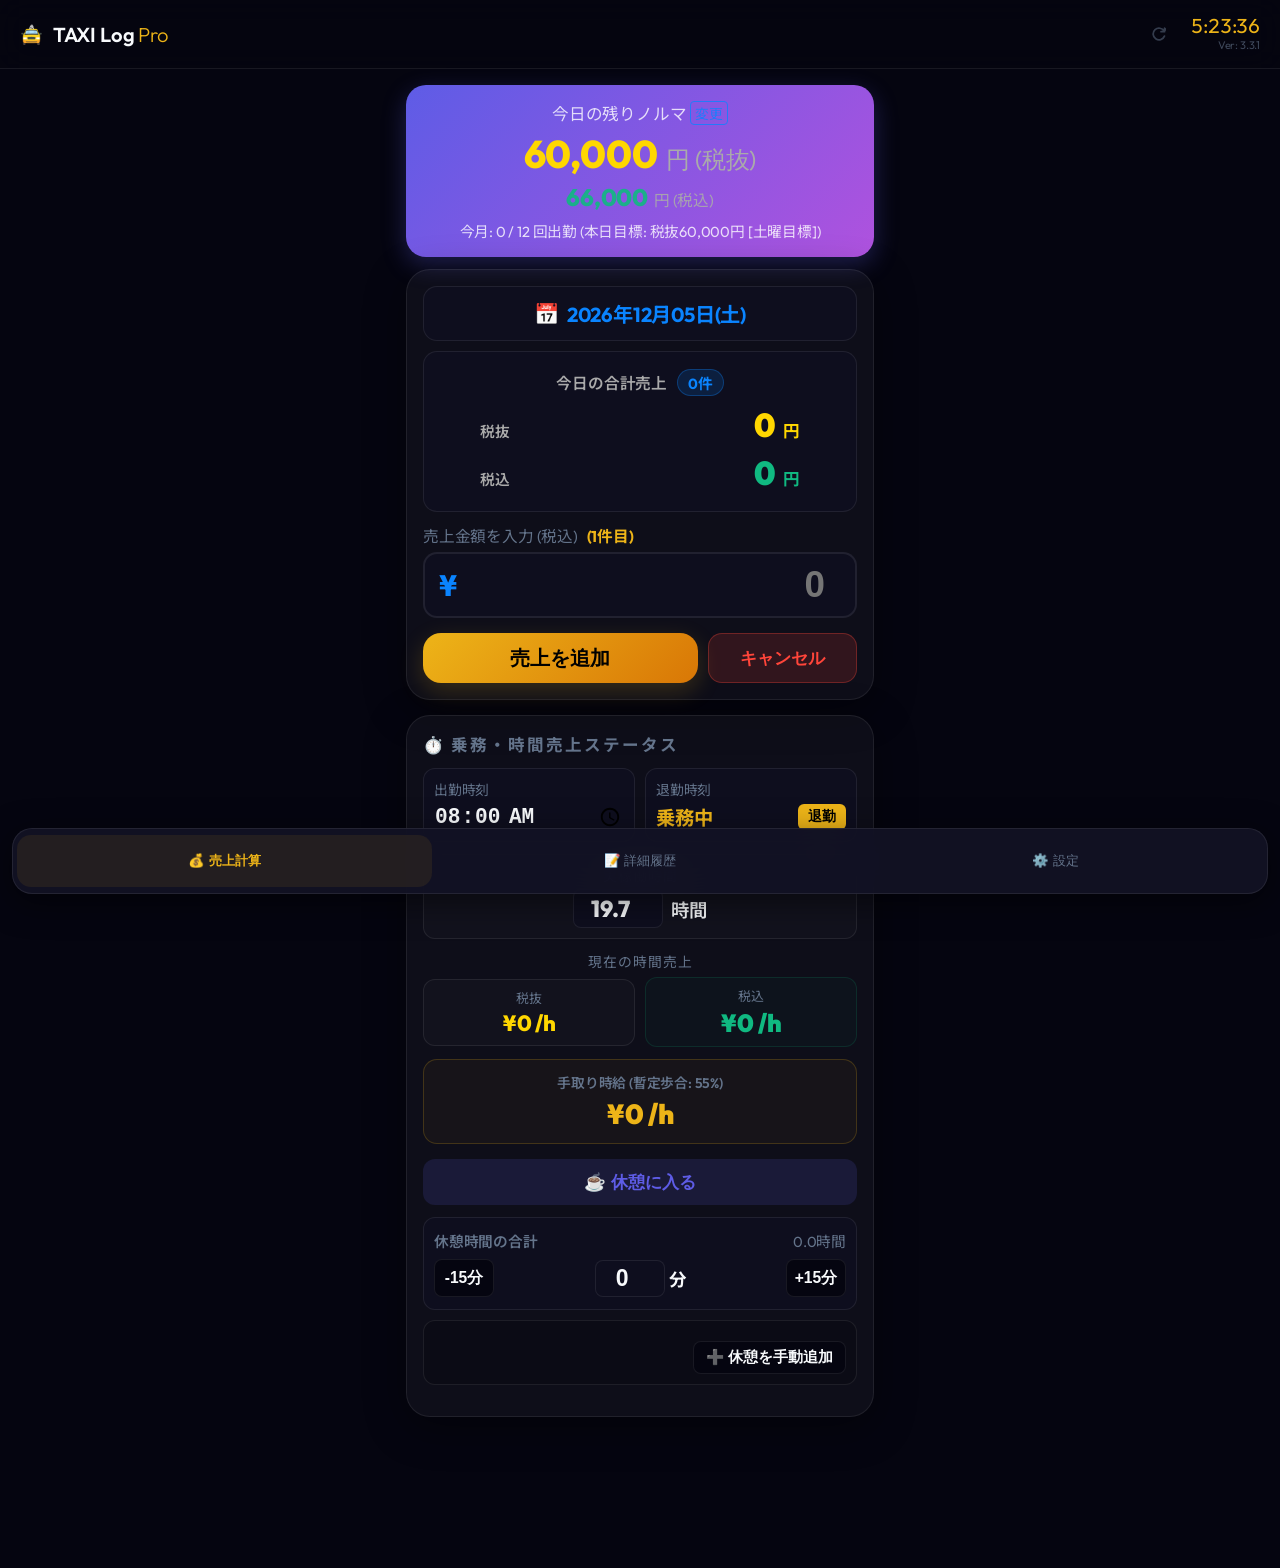
==== commit a375d6fe: "release: v3.3.1 - auto overtime calculation up to 21h, reload animation, and UI tweaks" ====
--- a/index.html
+++ b/index.html
@@ -4,7 +4,7 @@
     <meta charset="UTF-8">
     <meta name="viewport" content="width=device-width, initial-scale=1.0, maximum-scale=1.0, user-scalable=no">
     <title>TAXI Log Pro</title>
-    <link rel="stylesheet" href="style.css?v=3.3.0">
+    <link rel="stylesheet" href="style.css?v=3.3.1">
     <link rel="apple-touch-icon" href="icon.png">
     <link rel="icon" type="image/png" href="icon.png">
     <link rel="preconnect" href="https://fonts.googleapis.com">
@@ -21,12 +21,12 @@
             <h1>TAXI Log <span>Pro</span></h1>
         </div>
         <div class="header-right" style="display: flex; align-items: center; gap: 10px; justify-content: flex-end;">
-            <button onclick="location.reload()" style="background: none; border: none; color: var(--text-muted); padding: 6px; display: inline-flex; align-items: center; justify-content: center; opacity: 0.5; transition: opacity 0.2s, transform 0.2s; cursor: pointer; -webkit-tap-highlight-color: transparent;" onmouseover="this.style.opacity=1" onmouseout="this.style.opacity=0.5" onmousedown="this.style.transform='scale(0.85)'" onmouseup="this.style.transform='scale(1)'" title="再読み込み">
-                <svg width="14" height="14" viewBox="0 0 24 24" fill="none" stroke="currentColor" stroke-width="3" stroke-linecap="round" stroke-linejoin="round" style="display: block;"><path d="M21.5 2v6h-6M21.34 15.57a10 10 0 1 1-.57-8.38l5.67-5.67"/></svg>
+            <button onclick="handleAppReload(this)" style="background: none; border: none; color: var(--text-muted); padding: 6px; display: inline-flex; align-items: center; justify-content: center; opacity: 0.5; transition: opacity 0.2s, transform 0.4s; cursor: pointer; -webkit-tap-highlight-color: transparent;" onmouseover="this.style.opacity=1" onmouseout="this.style.opacity=0.5" title="再読み込み">
+                <svg width="14" height="14" viewBox="0 0 24 24" fill="none" stroke="currentColor" stroke-width="3" stroke-linecap="round" stroke-linejoin="round" style="display: block; pointer-events: none;"><path d="M21.5 2v6h-6M21.34 15.57a10 10 0 1 1-.57-8.38l5.67-5.67"/></svg>
             </button>
-            <div style="text-align: right;">
-                <div id="live-clock" class="live-clock">--:--:--</div>
-                <div class="app-version">Ver: 3.3.0</div>
+            <div style="text-align: right; min-width: 78px;">
+                <div id="live-clock" class="live-clock" style="font-variant-numeric: tabular-nums;">--:--:--</div>
+                <div class="app-version">Ver: 3.3.1</div>
             </div>
         </div>
     </header>
@@ -225,7 +225,7 @@
                 </div>
             </section>
 
-            <section class="card settings-card">
+            <section class="card settings-card" style="padding: 15px;">
                 <div class="card-header">
                     <h2>⚙️ 目標設定</h2>
                 </div>
@@ -329,15 +329,27 @@
                             <span style="font-size:0.85rem; font-weight:bold; color:var(--text-muted);">分</span>
                         </div>
                     </div>
-                    <div class="setting-item-row" style="display:flex; justify-content:space-between; align-items:center; padding:12px 0;">
-                        <div>
+                    <div class="setting-item-row" style="display:flex; justify-content:space-between; align-items:center; padding:12px 0; border-bottom:1px solid var(--border); gap: 12px;">
+                        <div style="flex: 1; min-width: 0;">
                             <div style="font-weight: bold; font-size: 0.95rem; display: flex; align-items: center; gap: 6px;">
                                 <span>☕ 休憩の自動配分モード</span>
                             </div>
                             <div style="font-size: 0.75rem; color: var(--text-muted); margin-top: 2px;">乗務時間に応じて休憩を自動配分し実時給を算出</div>
                         </div>
-                        <label class="switch">
+                        <label class="switch" style="flex-shrink: 0;">
                             <input type="checkbox" id="set-auto-break-deduction" onchange="toggleAutoBreakDeduction(this.checked)">
+                            <span class="slider"></span>
+                        </label>
+                    </div>
+                    <div class="setting-item-row" style="display:flex; justify-content:space-between; align-items:center; padding:12px 0; gap: 12px;">
+                        <div style="flex: 1; min-width: 0;">
+                            <div style="font-weight: bold; font-size: 0.95rem; display: flex; align-items: center; gap: 6px;">
+                                <span>⏱️ 残業時間の自動計算 (最大21時間)</span>
+                            </div>
+                            <div style="font-size: 0.75rem; color: var(--text-muted); margin-top: 2px;">標準乗務時間を超えても最大21時間まで実働時間を加算</div>
+                        </div>
+                        <label class="switch" style="flex-shrink: 0;">
+                            <input type="checkbox" id="set-auto-overtime-calc" onchange="toggleAutoOvertimeCalc(this.checked)">
                             <span class="slider"></span>
                         </label>
                     </div>
@@ -601,6 +613,6 @@
         </nav>
     </footer>
 
-    <script src="app.js?v=3.3.0"></script>
+    <script src="app.js?v=3.3.1"></script>
 </body>
 </html>
